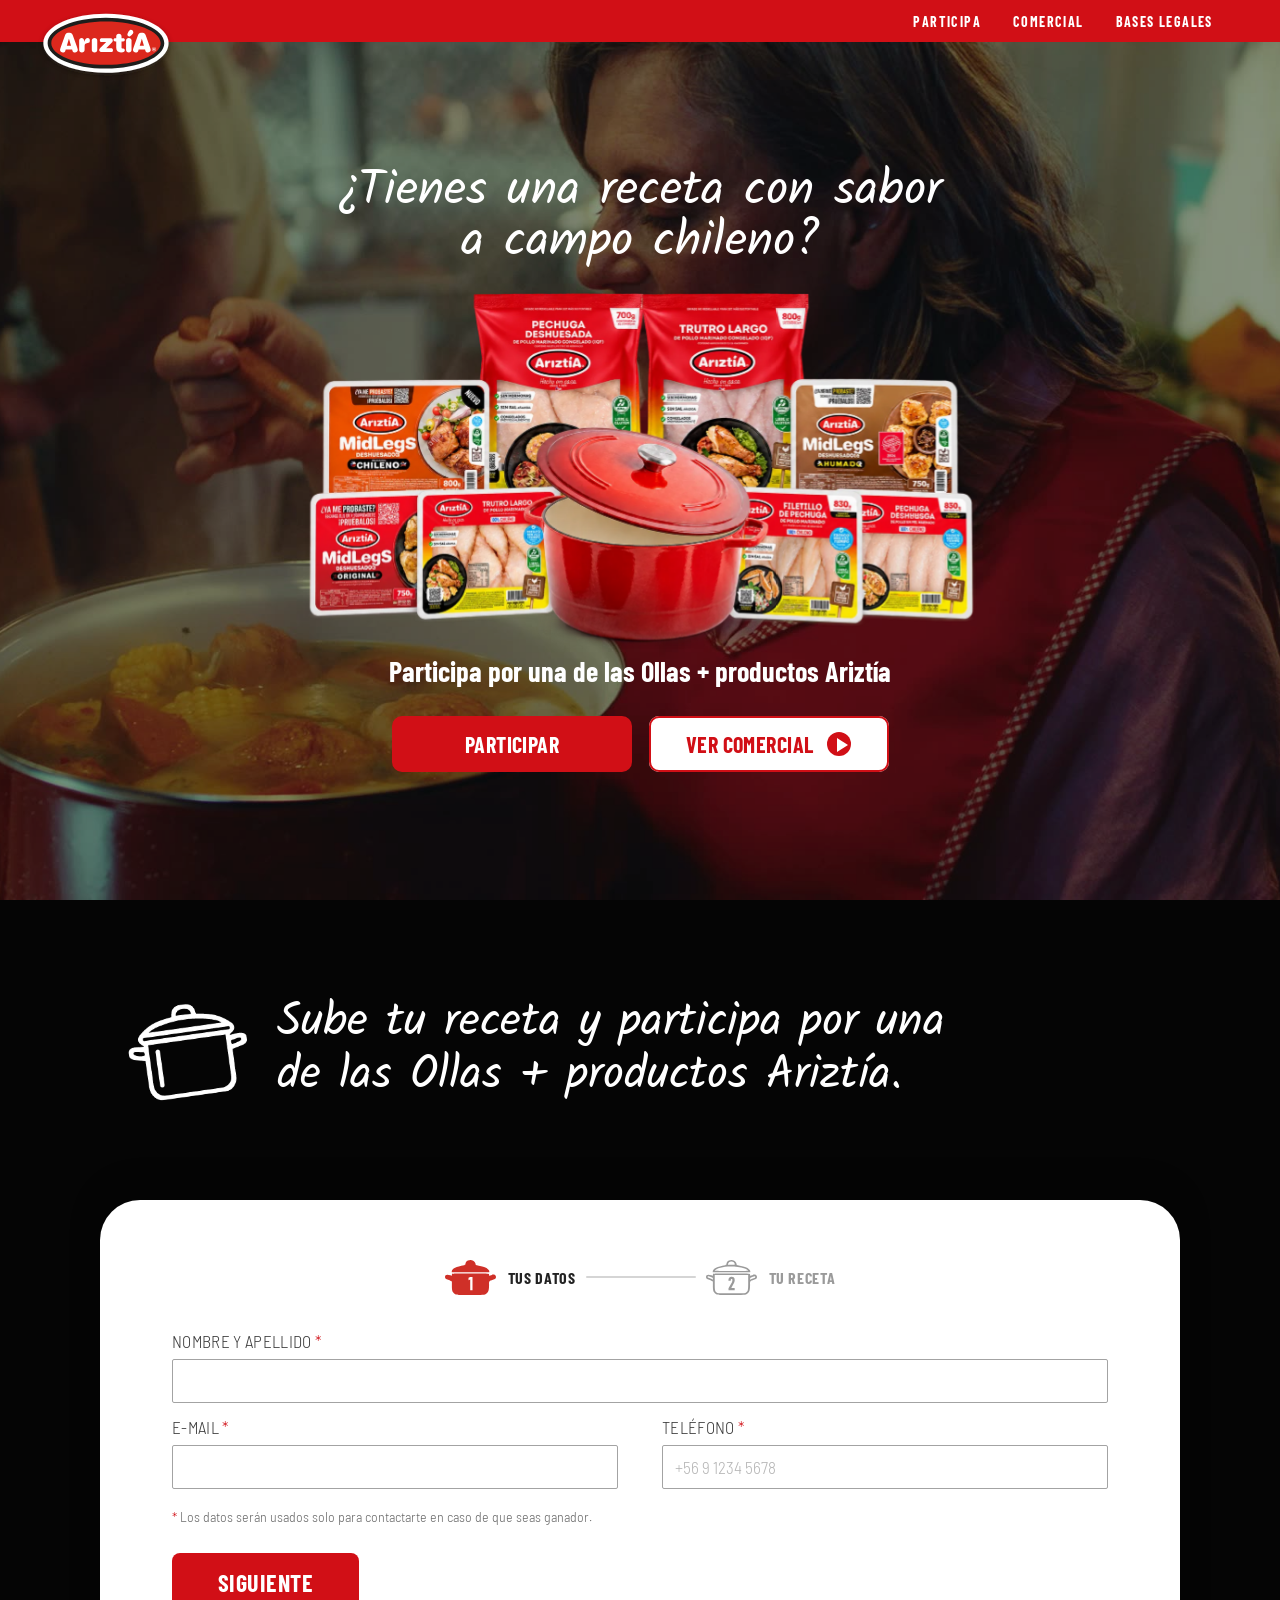
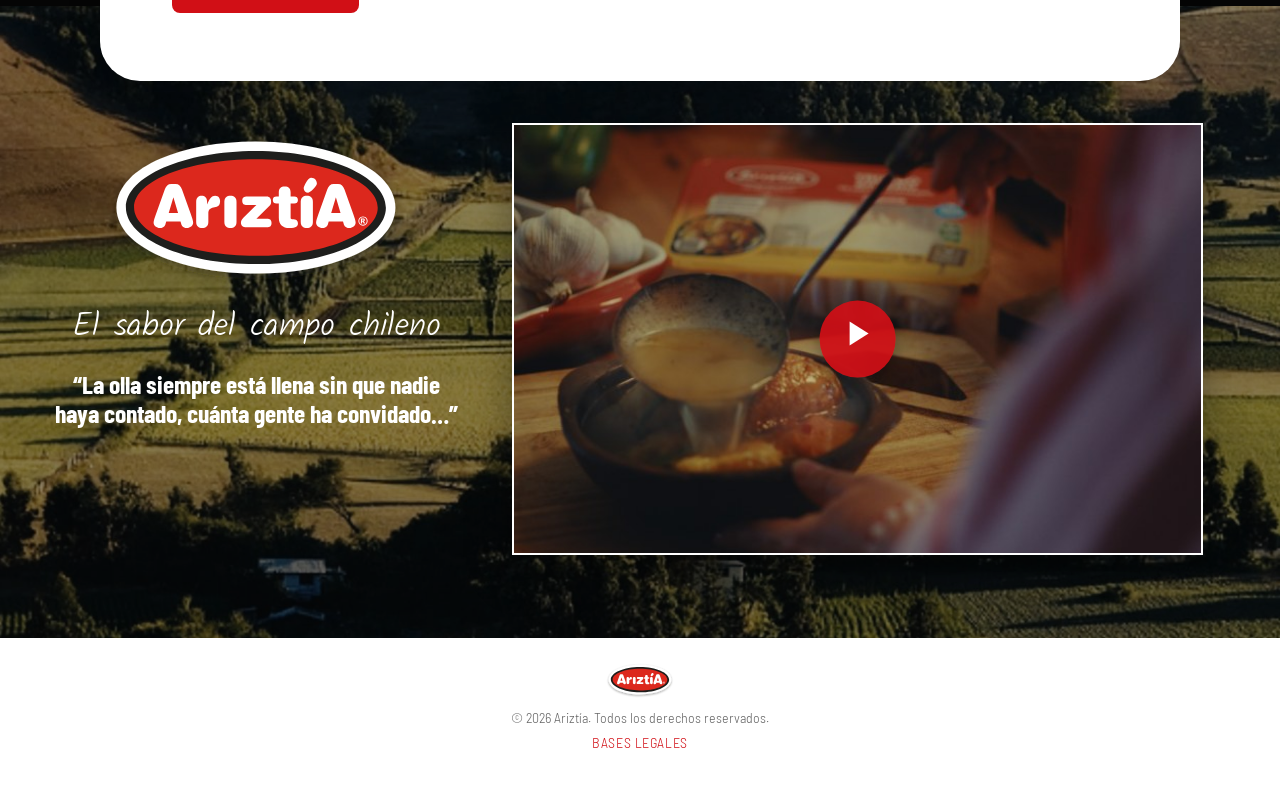
==== index.html @ a4c25431 "Hero: imagen de productos recortada por su alfa real (sin aire transparente arriba y abajo); título " ====
<!DOCTYPE html>
<html lang="es">
<head>
  <meta charset="UTF-8">
  <meta name="viewport" content="width=device-width, initial-scale=1.0">
  <title>Ariztía | Al recetario del campo chileno le falta tu sabor</title>
  <meta name="robots" content="noindex, nofollow">
  <meta name="description" content="¿Tienes una receta con sabor a campo chileno? Sube tu receta y participa por una de las 3 Ollas + productos Ariztía.">
  <link rel="preconnect" href="https://fonts.googleapis.com">
  <link rel="preconnect" href="https://fonts.gstatic.com" crossorigin>
  <link href="https://fonts.googleapis.com/css2?family=Barlow+Condensed:wght@500;600;700&family=Barlow+Semi+Condensed:wght@300;400;500;600&family=Kalam:wght@400;700&display=swap" rel="stylesheet">
  <link rel="stylesheet" href="styles.css">
</head>
<body>

  <!-- HEADER -->
  <header class="header">
    <div class="header__inner">
      <a href="#top" class="header__logo" id="headerLogo" aria-label="Ariztía">
        <img src="img/logo-ariztia.svg" alt="Ariztía">
      </a>
      <nav class="header__nav" id="nav">
        <a href="#participa">Participa</a>
        <a href="#comercial">Comercial</a>
        <a href="#" class="js-legal" data-doc="bases">Bases legales</a>
      </nav>
      <button class="header__menu" id="menuBtn" aria-label="Abrir menú" aria-expanded="false" aria-controls="nav">
        <span></span><span></span><span></span>
      </button>
    </div>
    <div class="header__progress" id="scrollProgress" aria-hidden="true"></div>
  </header>

  <main id="top">

    <!-- HERO -->
    <section class="hero">
      <!-- Video de fondo en loop: desktop y mobile (el script elige la fuente según el ancho) -->
      <video class="hero__video" id="heroVideo" muted loop playsinline autoplay preload="auto"
             data-src-desktop="video/hero-desktop.mp4" data-poster-desktop="video/hero-desktop-poster.jpg"
             data-src-mobile="video/hero-mobile.mp4" data-poster-mobile="video/hero-mobile-poster.jpg"
             aria-hidden="true" tabindex="-1"></video>
      <div class="hero__inner">
        <div class="hero__copy anim" data-anim="up">
          <h1 class="hero__title">
            <span class="hero__title-script">¿Tienes una receta con sabor</span>
            <span class="hero__title-script">a campo chileno?</span>
          </h1>
        </div>

        <div class="hero__cta anim" data-anim="up" style="--d:.2s">
          <p class="hero__script">Participa por una de las Ollas + productos Ariztía</p>
        </div>

        <div class="hero__kit anim" data-anim="zoom" style="--d:.1s">
          <picture>
            <source srcset="img/productos.webp" type="image/webp">
            <img src="img/productos.png" alt="Olla Ariztía y productos Ariztía: MidLegs, Trutro Largo, Pechuga Deshuesada y Filetillo de Pechuga" width="1448" height="773">
          </picture>
        </div>

        <div class="hero__actions anim" data-anim="up" style="--d:.3s">
          <a class="btn btn--video" href="#participa">Participar</a>
          <button class="btn btn--video btn--white js-open-video" type="button" id="heroCta">
            Ver comercial <span class="btn__play" aria-hidden="true"></span>
          </button>
        </div>
      </div>
    </section>

    <!-- INTRO FORMULARIO -->
    <section class="intro" id="participa">
      <div class="intro__inner">
        <div class="intro__olla anim" data-anim="up">
          <img src="img/olla-icono.png" alt="" aria-hidden="true">
          <h2 class="intro__script">Sube tu receta y participa por una de las Ollas + productos Ariztía.</h2>
        </div>
      </div>
    </section>

    <!-- FORMULARIO -->
    <section class="form-section">
      <div class="form-card anim" data-anim="up">
        <form class="form" id="recipeForm" novalidate>

          <!-- Indicador de pasos -->
          <ol class="steps" id="steps" aria-label="Pasos del formulario">
            <li class="steps__item is-active" data-step="1">
              <button type="button" class="steps__btn" aria-current="step">
                <img class="steps__icon steps__icon--active" src="img/ollas/paso1-activo.svg" alt="" aria-hidden="true" width="771" height="528">
                <img class="steps__icon steps__icon--done" src="img/ollas/paso1-listo.svg" alt="" aria-hidden="true" width="772" height="590">
                <span class="steps__label">Tus datos</span>
              </button>
            </li>
            <li class="steps__line" aria-hidden="true"></li>
            <li class="steps__item" data-step="2">
              <button type="button" class="steps__btn">
                <img class="steps__icon steps__icon--pending" src="img/ollas/paso2-pendiente.svg" alt="" aria-hidden="true" width="771" height="528">
                <img class="steps__icon steps__icon--active" src="img/ollas/paso2-activo.svg" alt="" aria-hidden="true" width="771" height="528">
                <span class="steps__label">Tu receta</span>
              </button>
            </li>
          </ol>

          <!-- PASO 1: datos de contacto -->
          <fieldset class="step is-active" data-step="1">
            <legend class="sr-only">Paso 1 de 2 · Tus datos</legend>
            <div class="form__grid">
              <div class="field field--full">
                <label for="nombre">Nombre y apellido <span class="req">*</span></label>
                <input type="text" id="nombre" name="nombre" required autocomplete="name">
              </div>
              <div class="field">
                <label for="email">E-mail <span class="req">*</span></label>
                <input type="email" id="email" name="email" required autocomplete="email" inputmode="email">
              </div>
              <div class="field">
                <label for="telefono">Teléfono <span class="req">*</span></label>
                <input type="tel" id="telefono" name="telefono" required autocomplete="tel" inputmode="tel" placeholder="+56 9 1234 5678">
              </div>
            </div>
            <p class="form__note"><span class="req">*</span> Los datos serán usados solo para contactarte en caso de que seas ganador.</p>

            <p class="form__error" id="formError1" hidden>Completa los campos obligatorios para continuar.</p>

            <div class="form__actions">
              <button type="button" class="btn btn--submit js-next">Siguiente</button>
            </div>
          </fieldset>

          <!-- PASO 2: la receta -->
          <fieldset class="step" data-step="2" hidden>
            <legend class="sr-only">Paso 2 de 2 · Tu receta</legend>
            <div class="form__grid">
              <div class="field">
                <label for="nombreReceta">Nombre de la receta <span class="req">*</span></label>
                <input type="text" id="nombreReceta" name="nombreReceta" required>
              </div>
              <div class="field field--imagen">
                <label for="imagen">Subir imagen <span class="opt">(opcional)</span></label>
                <div class="upload">
                  <input type="file" id="imagen" name="imagen" accept="image/*">
                  <span class="upload__name" id="uploadName"></span>
                  <img src="img/icon-upload.png" alt="" aria-hidden="true" class="upload__icon">
                </div>
              </div>
              <div class="field">
                <label for="ingredientes">Ingredientes <span class="req">*</span></label>
                <textarea id="ingredientes" name="ingredientes" rows="3" required placeholder="Un ingrediente por línea"></textarea>
              </div>
              <div class="field">
                <label for="preparacion">Preparación <span class="req">*</span></label>
                <textarea id="preparacion" name="preparacion" rows="3" required placeholder="Describe paso a paso cómo se prepara"></textarea>
              </div>
              <div class="field field--third">
                <label for="personas">Porciones <span class="req">*</span></label>
                <div class="select">
                  <select id="personas" name="personas" required>
                    <option value="" selected disabled>Selecciona</option>
                    <option value="1">1 porción</option>
                    <option value="2">2 porciones</option>
                    <option value="3">3 porciones</option>
                    <option value="4">4 porciones</option>
                    <option value="5">5 porciones</option>
                    <option value="6">6 porciones</option>
                    <option value="7">7 porciones</option>
                    <option value="8">8 porciones</option>
                    <option value="9">9 porciones</option>
                    <option value="10">10 porciones</option>
                    <option value="11">11 porciones</option>
                    <option value="12">12 porciones</option>
                    <option value="13">13 porciones</option>
                    <option value="14">14 porciones</option>
                    <option value="15">15 porciones</option>
                    <option value="16">16 porciones</option>
                    <option value="17">17 porciones</option>
                    <option value="18">18 porciones</option>
                    <option value="19">19 porciones</option>
                    <option value="20">20 porciones</option>
                  </select>
                </div>
              </div>
              <div class="field field--third field--time" role="group" aria-labelledby="tiempoPrepLabel">
                <span class="field__label" id="tiempoPrepLabel">Tiempo total de preparación <span class="req">*</span></span>
                <div class="time">
                  <div class="select">
                    <select id="tiempoPrepHoras" name="tiempoPrepHoras" class="js-time" data-group="tiempoPrep" aria-label="Tiempo total de preparación: horas" required>
                    <option value="" selected disabled>Horas</option>
                    <option value="0">0 h</option>
                    <option value="1">1 h</option>
                    <option value="2">2 h</option>
                    <option value="3">3 h</option>
                    <option value="4">4 h</option>
                    <option value="5">5 h</option>
                    <option value="6">6 h</option>
                    <option value="7">7 h</option>
                    <option value="8">8 h</option>
                    <option value="9">9 h</option>
                    <option value="10">10 h</option>
                    <option value="11">11 h</option>
                    <option value="12">12 h</option>
                    </select>
                  </div>
                  <div class="select">
                    <select id="tiempoPrepMinutos" name="tiempoPrepMinutos" class="js-time" data-group="tiempoPrep" aria-label="Tiempo total de preparación: minutos" required>
                    <option value="" selected disabled>Minutos</option>
                    <option value="0">0 min</option>
                    <option value="5">5 min</option>
                    <option value="10">10 min</option>
                    <option value="15">15 min</option>
                    <option value="20">20 min</option>
                    <option value="25">25 min</option>
                    <option value="30">30 min</option>
                    <option value="35">35 min</option>
                    <option value="40">40 min</option>
                    <option value="45">45 min</option>
                    <option value="50">50 min</option>
                    <option value="55">55 min</option>
                    </select>
                  </div>
                </div>
              </div>
              <div class="field field--third field--time" role="group" aria-labelledby="tiempoCoccionLabel">
                <span class="field__label" id="tiempoCoccionLabel">Tiempo de cocción <span class="req">*</span></span>
                <div class="time">
                  <div class="select">
                    <select id="tiempoCoccionHoras" name="tiempoCoccionHoras" class="js-time" data-group="tiempoCoccion" aria-label="Tiempo de cocción: horas" required>
                    <option value="" selected disabled>Horas</option>
                    <option value="0">0 h</option>
                    <option value="1">1 h</option>
                    <option value="2">2 h</option>
                    <option value="3">3 h</option>
                    <option value="4">4 h</option>
                    <option value="5">5 h</option>
                    <option value="6">6 h</option>
                    <option value="7">7 h</option>
                    <option value="8">8 h</option>
                    <option value="9">9 h</option>
                    <option value="10">10 h</option>
                    <option value="11">11 h</option>
                    <option value="12">12 h</option>
                    </select>
                  </div>
                  <div class="select">
                    <select id="tiempoCoccionMinutos" name="tiempoCoccionMinutos" class="js-time" data-group="tiempoCoccion" aria-label="Tiempo de cocción: minutos" required>
                    <option value="" selected disabled>Minutos</option>
                    <option value="0">0 min</option>
                    <option value="5">5 min</option>
                    <option value="10">10 min</option>
                    <option value="15">15 min</option>
                    <option value="20">20 min</option>
                    <option value="25">25 min</option>
                    <option value="30">30 min</option>
                    <option value="35">35 min</option>
                    <option value="40">40 min</option>
                    <option value="45">45 min</option>
                    <option value="50">50 min</option>
                    <option value="55">55 min</option>
                    </select>
                  </div>
                </div>
              </div>
              <div class="field field--full">
                <label for="historia">Historia detrás de la receta <span class="req">*</span></label>
                <textarea id="historia" name="historia" rows="2" required></textarea>
              </div>
            </div>

            <div class="form__legal">
              <fieldset class="check">
                <legend>Bases legales y T&amp;C <span class="req">*</span></legend>
                <label class="check__label">
                  <input type="checkbox" name="bases" required>
                  <span class="check__box" aria-hidden="true"></span>
                  <span>Acepto las <a href="#" class="js-legal" data-doc="bases">Bases Legales</a> de la promoción y los <a href="#" class="js-legal" data-doc="terminos">Términos y Condiciones</a> del sitio web.</span>
                </label>
              </fieldset>
            </div>

            <p class="form__error" id="formError2" hidden>Completa todos los campos obligatorios para enviar tu receta.</p>

            <div class="form__actions">
              <button type="button" class="btn btn--ghost js-prev">Atrás</button>
              <button type="submit" class="btn btn--submit">Enviar</button>
            </div>
          </fieldset>
        </form>

        <div class="form__success" id="formSuccess" hidden>
          <img src="img/olla-icono.png" alt="" aria-hidden="true">
          <h3>¡Gracias por compartir tu sabor!</h3>
          <p>Tu receta fue enviada. Ya estás participando por una de las 3 Ollas + productos Ariztía.</p>
        </div>
      </div>
    </section>

    <!-- CAMPO / COMERCIAL -->
    <section class="campo" id="comercial">
      <div class="campo__inner">
        <div class="campo__text">
          <img class="campo__logo" id="campoLogo" src="img/logo-ariztia.svg" alt="Ariztía">
          <p class="campo__script anim" data-anim="up" style="--d:.15s">El sabor del campo chileno</p>

          <blockquote class="campo__quote anim" data-anim="fade" style="--d:.25s">
            “La olla siempre está llena sin que nadie<span class="br-desktop"> </span>haya contado, cuánta gente ha convidado…”
          </blockquote>
        </div>

        <button class="campo__video js-open-video anim" data-anim="up" type="button" aria-label="Ver comercial">
          <video class="campo__loop" id="campoLoop" muted loop playsinline preload="none"
                 poster="img/video-thumb.jpg" data-src="video/loop-comercial.mp4" aria-hidden="true" tabindex="-1"></video>
          <span class="campo__play" aria-hidden="true"></span>
        </button>

      </div>
    </section>

  </main>

  <footer class="footer anim" data-anim="fade">
    <img src="img/logo-ariztia.svg" alt="Ariztía">
    <p>© 2026 Ariztía. Todos los derechos reservados.</p>
    <nav>
      <a href="#" class="js-legal" data-doc="bases">Bases legales</a>
    </nav>
  </footer>

  <!-- MODAL VIDEO -->
  <div class="modal" id="videoModal" hidden role="dialog" aria-modal="true" aria-label="Comercial Ariztía">
    <div class="modal__backdrop js-close-modal"></div>
    <div class="modal__box modal__box--video">
      <button class="modal__close modal__close--outside js-close-modal" aria-label="Cerrar">&times;</button>
      <div class="modal__video">
        <iframe id="videoFrame" title="Comercial Ariztía" src="about:blank"
                data-src="https://www.youtube-nocookie.com/embed/ZAkoXcKYwYE?autoplay=1&rel=0&modestbranding=1&playsinline=1"
                allow="autoplay; encrypted-media; picture-in-picture; fullscreen" allowfullscreen loading="lazy"></iframe>
      </div>
    </div>
  </div>

  <!-- MODAL LEGAL -->
  <div class="modal" id="legalModal" hidden role="dialog" aria-modal="true">
    <div class="modal__backdrop js-close-modal"></div>
    <div class="modal__box modal__box--doc">
      <button class="modal__close js-close-modal" aria-label="Cerrar">&times;</button>
      <div class="modal__doc" id="legalContent"></div>
    </div>
  </div>

  <script src="script.js"></script>
</body>
</html>
---- styles.css ----
/* =========================================================
   Ariztía — Landing "Al recetario del campo chileno"
   Mobile-first (base: iPhone 14 Pro Max, 430px)
   ========================================================= */

/* ---------- Tipografías corporativas ----------
   Bahnschrift y Segoe Print se toman primero de la máquina (local):
   vienen en Windows 10/11 y en este Mac via Adobe Creative Cloud.
   Como respaldo para hosting, copiar en fonts/ (desde Windows C:\Windows\Fonts):
     fonts/bahnschrift.ttf   (variable: peso 300-700, ancho 75-100)
     fonts/segoepr.ttf       (Segoe Print)
     fonts/segoeprb.ttf      (Segoe Print Bold)
   Si nada de eso existe, cae a Barlow Condensed / Kalam (Google Fonts). */
@font-face {
  font-family: "Bahnschrift";
  src: local("Bahnschrift Light Condensed"), local("Bahnschrift-Light-Condensed"), url("fonts/bahnschrift.ttf") format("truetype");
  font-weight: 300;
  font-stretch: 75%;
  font-display: swap;
}
@font-face {
  font-family: "Bahnschrift";
  src: local("Bahnschrift Light SemiCondensed"), local("Bahnschrift-Light-SemiCondensed"), url("fonts/bahnschrift.ttf") format("truetype");
  font-weight: 300;
  font-stretch: 87.5%;
  font-display: swap;
}
@font-face {
  font-family: "Bahnschrift";
  src: local("Bahnschrift Light"), local("Bahnschrift-Light"), url("fonts/bahnschrift.ttf") format("truetype");
  font-weight: 300;
  font-stretch: 100%;
  font-display: swap;
}
@font-face {
  font-family: "Bahnschrift";
  src: local("Bahnschrift SemiLight Condensed"), local("Bahnschrift-SemiLight-Condensed"), url("fonts/bahnschrift.ttf") format("truetype");
  font-weight: 350;
  font-stretch: 75%;
  font-display: swap;
}
@font-face {
  font-family: "Bahnschrift";
  src: local("Bahnschrift SemiLight SemiCondensed"), local("Bahnschrift-SemiLight-SemiCondensed"), url("fonts/bahnschrift.ttf") format("truetype");
  font-weight: 350;
  font-stretch: 87.5%;
  font-display: swap;
}
@font-face {
  font-family: "Bahnschrift";
  src: local("Bahnschrift SemiLight"), local("Bahnschrift-SemiLight"), url("fonts/bahnschrift.ttf") format("truetype");
  font-weight: 350;
  font-stretch: 100%;
  font-display: swap;
}
@font-face {
  font-family: "Bahnschrift";
  src: local("Bahnschrift Condensed"), local("Bahnschrift-Condensed"), url("fonts/bahnschrift.ttf") format("truetype");
  font-weight: 400;
  font-stretch: 75%;
  font-display: swap;
}
@font-face {
  font-family: "Bahnschrift";
  src: local("Bahnschrift SemiCondensed"), local("Bahnschrift-SemiCondensed"), url("fonts/bahnschrift.ttf") format("truetype");
  font-weight: 400;
  font-stretch: 87.5%;
  font-display: swap;
}
@font-face {
  font-family: "Bahnschrift";
  src: local("Bahnschrift"), local("Bahnschrift"), url("fonts/bahnschrift.ttf") format("truetype");
  font-weight: 400;
  font-stretch: 100%;
  font-display: swap;
}
@font-face {
  font-family: "Bahnschrift";
  src: local("Bahnschrift SemiBold Condensed"), local("Bahnschrift-SemiBold-Condensed"), url("fonts/bahnschrift.ttf") format("truetype");
  font-weight: 600;
  font-stretch: 75%;
  font-display: swap;
}
@font-face {
  font-family: "Bahnschrift";
  src: local("Bahnschrift SemiBold SemiCondensed"), local("Bahnschrift-SemiBold-SemiCondensed"), url("fonts/bahnschrift.ttf") format("truetype");
  font-weight: 600;
  font-stretch: 87.5%;
  font-display: swap;
}
@font-face {
  font-family: "Bahnschrift";
  src: local("Bahnschrift SemiBold"), local("Bahnschrift-SemiBold"), url("fonts/bahnschrift.ttf") format("truetype");
  font-weight: 600;
  font-stretch: 100%;
  font-display: swap;
}
@font-face {
  font-family: "Bahnschrift";
  src: local("Bahnschrift Bold Condensed"), local("Bahnschrift-Bold-Condensed"), url("fonts/bahnschrift.ttf") format("truetype");
  font-weight: 700;
  font-stretch: 75%;
  font-display: swap;
}
@font-face {
  font-family: "Bahnschrift";
  src: local("Bahnschrift Bold SemiCondensed"), local("Bahnschrift-Bold-SemiCondensed"), url("fonts/bahnschrift.ttf") format("truetype");
  font-weight: 700;
  font-stretch: 87.5%;
  font-display: swap;
}
@font-face {
  font-family: "Bahnschrift";
  src: local("Bahnschrift Bold"), local("Bahnschrift-Bold"), url("fonts/bahnschrift.ttf") format("truetype");
  font-weight: 700;
  font-stretch: 100%;
  font-display: swap;
}
@font-face {
  font-family: "Segoe Print";
  src: local("Segoe Print"), local("SegoePrint"), url("fonts/segoepr.ttf") format("truetype");
  font-weight: 400;
  font-display: swap;
}
@font-face {
  font-family: "Segoe Print";
  src: local("Segoe Print Bold"), local("SegoePrint-Bold"), url("fonts/segoeprb.ttf") format("truetype");
  font-weight: 700;
  font-display: swap;
}

:root {
  --red: #d10f16;
  --red-dark: #b30c12;
  --black: #050505;
  --white: #ffffff;
  --gray-line: #a3a3a3;
  --gray-text: #3a3a3a;
  --font-head: "Bahnschrift", "Barlow Condensed", "Arial Narrow", sans-serif;   /* titulares: Bahnschrift Condensed */
  --font-cond: "Bahnschrift", "Barlow Semi Condensed", "Arial Narrow", sans-serif; /* textos y labels: Bahnschrift SemiCondensed */
  --font-script: "Segoe Print", "Kalam", "Bradley Hand", cursive;
  --radius-card: 34px;
  --gutter: 16px;
  --header-h: 80px;
}

*, *::before, *::after { box-sizing: border-box; }

html { scroll-behavior: smooth; -webkit-text-size-adjust: 100%; }

body {
  margin: 0;
  font-family: var(--font-cond);
  font-stretch: 87.5%;
  font-weight: 300;
  color: var(--gray-text);
  background: var(--white);
  overflow-x: hidden;
}

img { max-width: 100%; display: block; }
button { font: inherit; cursor: pointer; }
a { color: inherit; }

.req { color: var(--red); }

/* ---------- Header ---------- */
.header {
  position: sticky;
  top: 0;
  z-index: 50;
  background: var(--red);
  height: var(--header-h);
}
.header__inner {
  max-width: 1200px;
  margin: 0 auto;
  height: 100%;
  padding: 0 26px;
  display: flex;
  align-items: center;
  justify-content: space-between;
}
.header__logo img { width: 80px; height: auto; }

.header__nav {
  position: fixed;
  inset: var(--header-h) 0 0 0;
  background: var(--red);
  display: flex;
  flex-direction: column;
  align-items: center;
  justify-content: center;
  gap: 32px;
  transform: translateY(-110%);
  opacity: 0;
  transition: transform .35s ease, opacity .3s ease;
  z-index: 40;
}
.header__nav.is-open { transform: translateY(0); opacity: 1; }
.header__nav a {
  color: #fff;
  text-decoration: none;
  font-family: var(--font-head);
  font-stretch: 75%;
  font-weight: 700;
  font-size: 28px;
  letter-spacing: .06em;
  text-transform: uppercase;
}

.header__menu {
  width: 30px;
  height: 22px;
  padding: 0;
  border: 0;
  background: none;
  display: flex;
  flex-direction: column;
  justify-content: space-between;
}
.header__menu span {
  display: block;
  height: 3px;
  width: 100%;
  background: #fff;
  border-radius: 2px;
  transition: transform .3s, opacity .3s;
}
.header__menu.is-open span:nth-child(1) { transform: translateY(9.5px) rotate(45deg); }
.header__menu.is-open span:nth-child(2) { opacity: 0; }
.header__menu.is-open span:nth-child(3) { transform: translateY(-9.5px) rotate(-45deg); }

/* ---------- Hero ---------- */
.hero {
  position: sticky;      /* queda fijo bajo el header; la sección 2 se desliza encima (parallax) */
  top: var(--header-h);
  z-index: 0;
  overflow: hidden;
  color: #fff;
  background: #1a0d05 url("video/hero-mobile-poster.jpg") center / cover no-repeat;
  min-height: 760px;
}
.hero__video {
  display: block;
  position: absolute;
  inset: 0;
  width: 100%;
  height: 100%;
  object-fit: cover;
  object-position: center;
  pointer-events: none;
}
.hero::before {
  content: "";
  position: absolute;
  inset: 0;
  z-index: 1;                   /* sobre el video de fondo */
  background: rgba(0,0,0,.4);   /* pantalla negra al 40% (desktop y móvil) */
}
@media (max-width: 899px) {
  .hero { display: flex; flex-direction: column; min-height: max(700px, calc(100vh - var(--header-h))); min-height: max(700px, calc(100svh - var(--header-h))); }
  .hero__inner { flex: 1; justify-content: center; padding-top: 24px; padding-bottom: 36px; }
}
.hero__inner {
  position: relative;
  z-index: 2;                   /* contenido sobre la capa negra */
  max-width: 1200px;
  margin: 0 auto;
  padding: 36px var(--gutter) 52px;
  display: flex;
  flex-direction: column;
  align-items: center;
  text-align: center;
}
.hero__title { margin: 0 0 30px; line-height: 1.1; }
.hero__title-line {
  display: block;
  font-family: var(--font-head);
  font-stretch: 75%;
  font-weight: 700;
  font-size: clamp(26px, 7.2vw, 31px);   /* móvil: +20% */
  letter-spacing: -.01em;
}
.hero__title { text-wrap: balance; }
.hero__title-script {
  display: inline;            /* móvil: las dos líneas fluyen y se reparten solas */
  font-family: var(--font-script);
  font-weight: 400;
  font-size: clamp(27px, 7.6vw, 36px);
  line-height: 1.1;
}
.hero__question {
  margin: 0;
  font-family: var(--font-head);
  font-stretch: 75%;
  font-weight: 700;
  text-transform: uppercase;
  font-size: clamp(14px, 3.8vw, 17px);
  letter-spacing: .01em;
}
.hero__script {
  margin: 6px auto 0;
  max-width: 380px;
  font-family: var(--font-head);      /* condensada en negrita (la "otra" fuente) */
  font-stretch: 75%;
  font-weight: 700;
  font-size: clamp(30px, 8.4vw, 38px);   /* móvil: +50% */
  line-height: 1.15;
  text-wrap: balance;
}
/* móvil: título → productos → frase → botones */
.hero__copy { order: 1; }
.hero__kit  { order: 2; margin: 0 0 22px; padding: 0; }
.hero__cta  { order: 3; }
.hero__actions { order: 4; margin-top: 26px; }
.hero__kit img { width: 100%; height: auto; max-width: 380px; margin: 0 auto; }   /* móvil: productos más grandes */

.sr-only { position: absolute; width: 1px; height: 1px; padding: 0; margin: -1px; overflow: hidden; clip: rect(0 0 0 0); white-space: nowrap; border: 0; }

/* ---------- Buttons ---------- */
.btn {
  display: inline-flex;
  align-items: center;
  justify-content: center;
  gap: 14px;
  background: var(--red);
  color: #fff;
  border: 0;
  border-radius: 12px;
  font-family: var(--font-head);
  font-stretch: 75%;
  font-weight: 700;
  text-transform: uppercase;
  letter-spacing: .02em;
  transition: background .2s, transform .15s;
}
.btn:hover { background: var(--red-dark); }
.btn:active { transform: scale(.97); }
.btn--video { height: 60px; padding: 0 30px; font-size: 24px; min-width: 196px; }
.hero__actions {
  width: 100%;
  display: flex;
  flex-direction: column;     /* móvil: un botón bajo el otro */
  justify-content: center;
  align-items: center;
  gap: 14px;
}
.hero__actions .btn { width: min(100%, 280px); }
.hero__actions .btn { text-decoration: none; }
.btn--white { background: #fff; color: var(--red); box-shadow: inset 0 0 0 2px var(--red); }
.btn--white:hover { background: #fff2f2; }
.btn--white .btn__play { background: var(--red); }
.btn--white .btn__play::after { border-left-color: #fff; }
.btn__play {
  width: 22px; height: 22px;
  border-radius: 50%;
  background: #fff;
  position: relative;
}
.btn__play::after {
  content: "";
  position: absolute;
  left: 8.5px; top: 5.5px;
  border-left: 8px solid var(--red);
  border-top: 5.5px solid transparent;
  border-bottom: 5.5px solid transparent;
}
.btn--submit { height: 54px; padding: 0 32px; font-size: 22px; border-radius: 8px; }

/* ---------- Intro (fondo negro) ---------- */
.intro {
  position: relative;
  z-index: 1;
  scroll-margin-top: var(--header-h);   /* al llegar por #participa, el header no tapa el inicio del bloque negro */
  background: var(--black);
  color: #fff;
  text-align: center;
  padding: 60px var(--gutter) 0;
}
.intro__inner { max-width: 1200px; margin: 0 auto; padding-bottom: 30px; }   /* móvil: texto más junto al formulario */
.intro__title {
  margin: 0 auto 30px;
  max-width: 320px;
  font-family: var(--font-script);    /* misma tipografía manuscrita que la segunda frase */
  font-weight: 400;
  font-size: clamp(32px, 9.6vw, 44px);
  line-height: 1.05;
}
.intro__olla {
  display: flex;
  align-items: center;
  justify-content: center;
  gap: 22px;
}
.intro__olla img { width: 94px; height: auto; }
.intro__script {
  margin: 0;
  max-width: 250px;                   /* un solo párrafo, en 3-4 líneas en móvil */
  text-align: left;
  font-family: var(--font-script);
  font-weight: 400;
  font-size: clamp(22px, 6.2vw, 28px);
  line-height: 1.15;
  text-wrap: balance;
}

/* ---------- Formulario ---------- */
.form-section {
  background: var(--black);
  padding: 0 0 26px;
  position: relative;
  z-index: 2;
}
.form-card {
  background: #fff;
  border-radius: var(--radius-card);
  box-shadow: 0 -12px 30px rgba(0,0,0,.25);
  padding: 34px 32px 44px;
  margin: 0 auto -60px;   /* baja sobre la sección de campo */
  max-width: 1040px;
}
.form__grid { display: grid; grid-template-columns: 1fr; gap: 0; }
.field--imagen { order: 1; }   /* en móvil la imagen va al final del paso 2 */

.field { margin-bottom: 8px; }
.field label, .check legend {
  display: block;
  font-weight: 300;
  text-transform: uppercase;
  font-size: 16px;
  letter-spacing: .02em;
  color: var(--gray-text);
  margin-bottom: 8px;
}
.field input[type="text"],
.field textarea,
.upload {
  width: 100%;
  min-height: 34px;
  border: 1.5px solid var(--gray-line);
  border-radius: 2px;
  background: #fff;
  padding: 6px 10px;
  font-family: var(--font-cond);
  font-weight: 300;
  font-size: 16px;
  color: #222;
  outline: none;
  transition: border-color .2s, box-shadow .2s;
}
.field textarea { resize: vertical; min-height: 34px; line-height: 1.3; }
.field input:focus, .field textarea:focus, .upload:focus-within {
  border-color: var(--red);
  box-shadow: 0 0 0 3px rgba(209,15,22,.12);
}
.field.is-invalid input, .field.is-invalid textarea, .field.is-invalid .upload { border-color: var(--red); }
.check.is-invalid .check__box { border-color: var(--red); }

.upload {
  position: relative;
  display: flex;
  align-items: center;
  justify-content: space-between;
  gap: 10px;
  cursor: pointer;
}
.upload input[type="file"] {
  position: absolute; inset: 0;
  opacity: 0; cursor: pointer; width: 100%;
}
.upload__name { flex: 1; overflow: hidden; text-overflow: ellipsis; white-space: nowrap; font-size: 15px; }
.upload__icon { width: 16px; height: 16px; flex: none; filter: invert(1) brightness(.35); }

.form__legal { margin-top: 22px; }
.check { border: 0; padding: 0; margin: 0 0 24px; }
.check legend { margin-bottom: 12px; padding: 0; }
.check__label {
  display: flex;
  align-items: flex-start;
  gap: 8px;
  cursor: pointer;
  font-size: 12.5px;
  line-height: 1.4;
  text-transform: uppercase;
  letter-spacing: .02em;
}
.check__label input { position: absolute; opacity: 0; width: 0; height: 0; }
.check__box {
  flex: none;
  width: 12px; height: 12px;
  margin-top: 2px;
  border: 1.5px solid var(--gray-line);
  border-radius: 2px;
  position: relative;
  background: #fff;
}
.check__label input:checked + .check__box { background: var(--red); border-color: var(--red); }
.check__label input:checked + .check__box::after {
  content: "";
  position: absolute;
  left: 3px; top: 0;
  width: 3px; height: 6px;
  border: solid #fff;
  border-width: 0 2px 2px 0;
  transform: rotate(45deg);
}
.check__label input:focus-visible + .check__box { outline: 2px solid var(--red); outline-offset: 2px; }
.check__label a { color: var(--red); text-decoration: none; }
.check__label a:hover { text-decoration: underline; }

.form__error {
  color: var(--red);
  font-size: 14px;
  text-transform: uppercase;
  margin: 0 0 16px;
}

.form__success { text-align: center; padding: 20px 0; }
.form__success img { width: 90px; margin: 0 auto 16px; filter: invert(1) brightness(.2); }
.form__success h3 { font-family: var(--font-head); font-stretch: 75%; font-weight: 700; font-size: 28px; margin: 0 0 8px; color: #111; }
.form__success p { margin: 0; font-size: 17px; }


/* ---------- Formulario en 2 pasos ---------- */
.steps {
  list-style: none;
  margin: 0 0 30px;
  padding: 0;
  display: flex;
  align-items: center;
  justify-content: center;
  gap: 10px;
}
.steps__item { display: flex; }
.steps__btn {
  display: flex;
  align-items: center;
  gap: 10px;
  padding: 0;
  border: 0;
  background: none;
  color: #9a9a9a;
  font-family: var(--font-head);
  font-stretch: 75%;
  font-weight: 700;
  text-transform: uppercase;
  letter-spacing: .04em;
  font-size: 15px;
  cursor: pointer;
  transition: color .25s;
}
/* ollas como indicador de paso: 1 cerrada roja / 2 gris (paso 1) → 1 abierta gris / 2 cerrada roja (paso 2) */
.steps__icon { display: none; width: 35px; height: auto; flex: none; }
.steps__label { white-space: nowrap; }
.steps__item.is-active .steps__icon--active { display: block; }
.steps__item.is-done .steps__icon--done { display: block; }
.steps__item:not(.is-active):not(.is-done) .steps__icon--pending { display: block; }
.steps__line {
  flex: 0 1 70px;
  min-width: 28px;
  height: 2px;
  background: #d5d5d5;
  position: relative;
  overflow: hidden;
  border-radius: 2px;
}
.steps__line::after {
  content: "";
  position: absolute;
  inset: 0;
  background: var(--red);
  transform: scaleX(0);
  transform-origin: left;
  transition: transform .4s ease;
}
.steps.is-step-2 .steps__line::after { transform: scaleX(1); }

.steps__item.is-active .steps__btn { color: #222; }
.steps__item.is-done .steps__btn { color: #777; }
.steps__btn:focus-visible .steps__icon { outline: 2px solid var(--red); outline-offset: 3px; border-radius: 6px; }
.steps__btn[disabled] { cursor: not-allowed; }

.step { border: 0; padding: 0; margin: 0; min-width: 0; }
.step[hidden] { display: none; }
.step.is-active { animation: stepIn .45s ease; }
@keyframes stepIn { from { opacity: 0; transform: translateY(16px); } to { opacity: 1; transform: none; } }
.step__title {
  padding: 0;
  margin: 0 0 18px;
  font-family: var(--font-head);
  font-stretch: 75%;
  font-weight: 700;
  font-size: 22px;
  color: #222;
  text-transform: uppercase;
}
.opt { color: #8a8a8a; text-transform: none; letter-spacing: 0; font-size: .9em; }
.form__note {
  margin: 4px 0 0;
  font-size: 13px;
  line-height: 1.4;
  color: #6a6a6a;
}
.form__actions {
  display: flex;
  align-items: center;
  gap: 14px;
  margin-top: 26px;
}
.btn--ghost {
  height: 54px;
  padding: 0 24px;
  font-size: 20px;
  border-radius: 8px;
  background: #fff;
  color: var(--red);
  box-shadow: inset 0 0 0 2px var(--red);
}
.btn--ghost:hover { background: #fff2f2; }
.field.is-invalid input, .field.is-invalid textarea { background: #fff6f6; }
.field input[type="email"], .field input[type="tel"], .field input[type="number"] {
  width: 100%;
  min-height: 34px;
  border: 1.5px solid var(--gray-line);
  border-radius: 2px;
  background: #fff;
  padding: 6px 10px;
  font-family: var(--font-cond);
  font-weight: 300;
  font-size: 16px;
  color: #222;
  outline: none;
  transition: border-color .2s, box-shadow .2s;
}
.field input::placeholder, .field textarea::placeholder { color: #b5b5b5; }

/* Selectores (personas / tiempos) con flecha en rojo de marca */
.field__label {
  display: block;
  font-weight: 300;
  text-transform: uppercase;
  font-size: 16px;
  letter-spacing: .02em;
  color: var(--gray-text);
  margin-bottom: 8px;
}
.select { position: relative; }
.select select {
  width: 100%;
  min-height: 34px;
  border: 1.5px solid var(--gray-line);
  border-radius: 2px;
  background: #fff;
  padding: 6px 36px 6px 10px;
  font-family: var(--font-cond);
  font-weight: 300;
  font-size: 16px;
  color: #222;
  outline: none;
  cursor: pointer;
  -webkit-appearance: none;
  -moz-appearance: none;
  appearance: none;
  transition: border-color .2s, box-shadow .2s;
}
.select select:invalid { color: #b5b5b5; }        /* placeholder gris mientras no se elige */
.select select option { color: #222; }
.select::after {
  content: "";
  position: absolute;
  right: 12px;
  top: 50%;
  width: 9px;
  height: 9px;
  border-right: 2.5px solid var(--red);
  border-bottom: 2.5px solid var(--red);
  transform: translateY(-70%) rotate(45deg);
  pointer-events: none;
}
.select select:focus { border-color: var(--red); box-shadow: 0 0 0 3px rgba(209,15,22,.12); }
.field.is-invalid select { border-color: var(--red); background: #fff6f6; }
.time { display: grid; grid-template-columns: 1fr 1fr; gap: 10px; }

/* ---------- Campo / comercial ---------- */
.campo {
  position: relative;
  z-index: 1;
  color: #fff;
  text-align: center;
  background: #2b3a1c url("img/campo.jpg") center / cover no-repeat;
}
.campo::before {
  content: "";
  position: absolute;
  inset: 0;
  background: rgba(0,0,0,.45);
}
.campo__inner {
  position: relative;
  z-index: 1;
  max-width: 1200px;
  margin: 0 auto;
  padding: 130px var(--gutter) 70px;   /* la foto de fondo sigue por debajo del video */
  display: flex;
  flex-direction: column;
  align-items: center;
}
.campo__text { display: flex; flex-direction: column; align-items: center; }
.campo__logo { width: 230px; }   /* móvil: logo más grande */
.campo__logo.is-pending { opacity: 0; }
.header__logo.is-morphing { visibility: hidden; }
.logo-ghost {
  position: fixed;
  top: 0; left: 0;
  z-index: 60;
  pointer-events: none;
  display: none;
  will-change: transform, width;
}
.logo-ghost img { width: 100%; height: auto; display: block; }
.campo__script {
  margin: 20px 0 0;
  font-family: var(--font-script);
  font-size: clamp(26px, 7.4vw, 34px);
  line-height: 1.05;
}
.campo__quote {
  margin: 22px auto 0;   /* móvil: más cerca de 'El sabor del campo chileno' */
  max-width: 380px;
  font-family: var(--font-head);
  font-stretch: 75%;
  font-weight: 700;
  text-transform: uppercase;
  font-size: clamp(19px, 5.4vw, 24px);
  line-height: 1.35;
}
.campo__video {
  position: relative;
  display: block;
  width: 100%;
  max-width: 420px;
  margin: 54px auto 0;
  padding: 0;
  border: 2px solid #fff;    /* borde blanco del preview (móvil y desktop) */
  background: #000;
  aspect-ratio: 16 / 9;
  overflow: hidden;
  box-shadow: 0 10px 30px rgba(0,0,0,.4);
}
.campo__video .campo__loop { width: 100%; height: 100%; object-fit: cover; display: block; background: #000; transition: transform .4s; }
.campo__video:hover .campo__loop { transform: scale(1.03); }
.campo__play {
  position: absolute;
  left: 50%; top: 50%;
  width: 64px; height: 64px;
  transform: translate(-50%, -50%);
  border-radius: 50%;
  background: rgba(209,15,22,.92);
  box-shadow: 0 6px 20px rgba(0,0,0,.4);
}
.campo__play::after {
  content: "";
  position: absolute;
  left: 25px; top: 18px;
  border-left: 20px solid #fff;
  border-top: 14px solid transparent;
  border-bottom: 14px solid transparent;
}

/* ---------- Footer ---------- */
.footer {
  position: relative;
  z-index: 1;
  background: #fff;
  text-align: center;
  padding: 36px var(--gutter) 40px;   /* el blanco es solo del footer */
  font-size: 13px;
  color: #666;
}
.footer img { width: 70px; margin: 0 auto 10px; }
.footer p { margin: 0 0 8px; }
.footer nav { display: flex; flex-wrap: wrap; justify-content: center; gap: 6px 18px; }
.footer nav a { color: var(--red); text-decoration: none; text-transform: uppercase; letter-spacing: .04em; }
.footer nav a:hover { text-decoration: underline; }

/* ---------- Modal ---------- */
.modal { position: fixed; inset: 0; z-index: 100; display: flex; align-items: center; justify-content: center; padding: 16px; }
.modal__backdrop { position: absolute; inset: 0; background: rgba(0,0,0,.85); }
.modal__box {
  position: relative;
  width: 100%;
  max-width: 960px;
  background: #000;
  border-radius: 10px;
  overflow: hidden;
  box-shadow: 0 20px 60px rgba(0,0,0,.6);
  animation: modalIn .25s ease;
}
@keyframes modalIn { from { opacity: 0; transform: scale(.96); } to { opacity: 1; transform: none; } }
.modal__close {
  position: absolute;
  top: 8px; right: 8px;
  z-index: 2;
  width: 40px; height: 40px;
  border: 0; border-radius: 50%;
  background: var(--red);
  color: #fff;
  font-size: 26px;
  line-height: 1;
}
/* Lightbox del comercial: lo más grande posible sin salir de la pantalla, con la X afuera */
.modal__box--video {
  overflow: visible;
  border-radius: 6px;
  max-width: min(94vw, calc((100vh - 120px) * 16 / 9), 1600px);
}
.modal__video { aspect-ratio: 16 / 9; background: #000; border-radius: 6px; overflow: hidden; }
.modal__video iframe { width: 100%; height: 100%; display: block; border: 0; }
.modal__close--outside {
  top: -50px; right: -6px;
  width: 42px; height: 42px;
  font-size: 30px;
  background: transparent;
  border: 2px solid rgba(255,255,255,.85);
  transition: background .2s, transform .2s;
}
.modal__close--outside:hover { background: var(--red); border-color: var(--red); transform: rotate(90deg); }
.modal__box--doc { background: #fff; max-width: 760px; max-height: 85vh; overflow: auto; }
.modal__doc { padding: 40px 28px 32px; color: #222; font-weight: 300; font-size: 16px; line-height: 1.55; }
.modal__doc h2 { font-family: var(--font-head); font-stretch: 75%; font-weight: 700; text-transform: uppercase; margin: 0 0 16px; font-size: 26px; color: var(--red); }
.modal__doc h3 { font-weight: 700; font-size: 18px; margin: 22px 0 6px; }
.modal__doc p { margin: 0 0 10px; }

body.no-scroll { overflow: hidden; }
[hidden] { display: none !important; }

/* =========================================================
   DESKTOP (>= 900px)
   ========================================================= */
@media (min-width: 900px) {
  :root { --header-h: clamp(42px, 3.1vw, 60px); --gutter: 48px; --radius-card: 40px; }

  /* Header: franja baja, logo sobresale por debajo (guía Vista_Home_Desktop) */
  .header__inner { max-width: none; padding: 0 var(--gutter); justify-content: flex-end; }
  .header__logo {
    position: absolute;
    top: 8px;
    left: clamp(24px, 2.8vw, 54px);
    z-index: 2;
  }
  .header__logo img { width: clamp(140px, 10.3vw, 200px); }   /* el SVG nuevo ya trae su sombra */
  .header__menu { display: none; }
  .header__nav {
    position: static;
    inset: auto;
    transform: none;
    opacity: 1;
    flex-direction: row;
    gap: clamp(28px, 2.5vw, 48px);
    background: none;
    transition: none;
    margin-right: clamp(0px, 1.5vw, 30px);
  }
  .header__nav a { font-size: clamp(14px, .83vw, 16px); letter-spacing: .1em; position: relative; padding: 6px 0; }
  .header__nav a::after {
    content: ""; position: absolute; left: 0; right: 0; bottom: 0;
    height: 2px; background: #fff; transform: scaleX(0); transition: transform .25s; transform-origin: left;
  }
  .header__nav a:hover::after, .header__nav a:focus-visible::after { transform: scaleX(1); }

  /* Hero: una columna centrada, referencia 1920 x 1087 */
  .hero {
    height: auto;
    min-height: calc(100vh - var(--header-h));   /* llena la pantalla y crece si el contenido lo necesita */
    display: flex;
    align-items: center;
    background-image: url("video/hero-desktop-poster.jpg");
    background-position: center 40%;
  }
  .hero__video { object-position: center 40%; }
  .hero__inner {
    width: 100%;
    max-width: none;
    height: 100%;
    padding: clamp(16px, 2vh, 28px) var(--gutter) clamp(16px, 2.4vh, 32px);
    display: flex;
    flex-direction: column;
    align-items: center;
    justify-content: center;
    text-align: center;
    gap: 0;
  }
  .hero__copy { order: 1; margin-bottom: clamp(8px, 1.6vh, 20px); }
  .hero__kit  { order: 2; margin: clamp(4px, 1vh, 16px) 0 0; padding: 0; }
  .hero__cta  { order: 3; margin: 0; }
  .hero > .hero__inner > .hero__actions { order: 4; width: auto; flex-direction: row; margin-top: clamp(20px, 3vh, 36px); gap: clamp(14px, 1.3vw, 24px); }
  .hero__actions .btn { width: auto; }

  .hero__title { margin: 0; line-height: 1; }
  .hero__title-script { display: block; font-size: clamp(42px, 3.8vw, 72px); line-height: 1.05; white-space: nowrap; }
  .hero__kit img {
    /* Imagen_Productos_3 es casi cuadrada: se limita por ancho y por alto de pantalla para que siempre quepan los botones */
    width: auto;
    height: auto;
    max-width: clamp(560px, 52.4vw, 1014px);  /* +30% sobre la versión anterior */
    max-height: 50vh;                           /* en pantallas bajas manda el alto, para que los botones queden a la vista */
    margin: 0 auto;
  }
  .hero__question {
    font-size: clamp(24px, 2.08vw, 40px);
    text-transform: none;        /* en desktop va en altas y bajas */
    letter-spacing: 0;
    line-height: 1.2;
  }
  .hero__script {
    font-size: clamp(26px, 2.2vw, 42px);
    line-height: 1.2;
    max-width: none;
    margin: clamp(2px, .6vh, 8px) auto 0;
    white-space: nowrap;
  }
  .btn--video {
    height: clamp(56px, 4.17vw, 80px);
    font-size: clamp(22px, 1.56vw, 30px);
    padding: 0 clamp(36px, 2.6vw, 50px);
    border-radius: 10px;
    min-width: clamp(240px, 17.4vw, 335px);
  }
  .btn__play { width: clamp(24px, 1.56vw, 30px); height: clamp(24px, 1.56vw, 30px); }
  .btn__play::after { left: 38%; top: 25%; border-left-width: .5em; border-top-width: .33em; border-bottom-width: .33em; font-size: 22px; }

  /* Intro */
  .intro { padding-top: 96px; }
  .intro__inner {
    max-width: 1280px;
    padding-bottom: 96px;
    display: flex;
    align-items: center;
    justify-content: center;
    gap: 72px;
  }
  .intro__olla { gap: 30px; }
  .intro__olla img { width: 124px; }
  .intro__script { font-size: 40px; max-width: 760px; }   /* dos líneas: 'Sube tu receta y participa por una de las' / '3 Ollas + productos Ariztía.' */

  /* Formulario */
  .form-card { padding: 60px 72px 68px; margin-bottom: -100px; max-width: 1080px; }
  .form__grid { grid-template-columns: 1fr 1fr; column-gap: 44px; }
  .field { margin-bottom: 14px; }
  .form__grid { grid-template-columns: repeat(6, 1fr); }
  .field { grid-column: span 3; }
  .field--third { grid-column: span 2; }
  .field--full { grid-column: 1 / -1; }
  .field--imagen { order: 0; }
  .step[data-step="2"] .field { margin-bottom: 18px; }
  #ingredientes, #preparacion { min-height: 132px; }
  .steps { margin-bottom: 36px; }
  .steps__btn { font-size: 16px; gap: 12px; }
  .steps__icon { width: 51px; }
  .steps__line { flex-basis: 110px; }
  .step__title { font-size: 24px; margin-bottom: 22px; }
  .form__note { font-size: 14px; }
  .btn--ghost { height: 60px; font-size: 22px; padding: 0 30px; }
  .field label, .field__label, .check legend { font-size: 17px; }
  .field input[type="text"], .field input[type="email"], .field input[type="tel"], .field input[type="number"], .field textarea, .upload { min-height: 44px; font-size: 17px; padding: 8px 12px; }
  .field textarea { min-height: 96px; }
  .select select { min-height: 44px; font-size: 17px; padding: 8px 40px 8px 12px; }
  .time { gap: 12px; }
  .form__legal { margin-top: 30px; }
  .check__label { font-size: 13.5px; }
  .btn--submit { height: 60px; font-size: 24px; padding: 0 46px; }

  /* Campo / comercial: dos columnas (guía Vista_3_Desktop, base 1487 px) */
  .campo__inner {
    max-width: none;
    padding: clamp(150px, 13.6vw, 270px) 0 clamp(70px, 6.5vw, 130px) 0;   /* la foto corta más abajo que el video */
    display: grid;
    grid-template-columns: 40fr 60fr;
    column-gap: 0;
    align-items: start;
    text-align: center;
  }
  .campo__text { align-items: center; margin-top: clamp(-90px, -4.5vw, -40px); }   /* logo y textos más arriba, lejos de la franja blanca */
  .campo__logo { width: clamp(200px, 24.3vw, 480px); margin-top: .5vw; }
  .campo__script { font-size: clamp(24px, 2.55vw, 50px); margin-top: clamp(8px, 1.3vw, 26px); }
  .campo__quote {
    max-width: 36vw;
    margin-top: clamp(10px, 2vw, 40px);
    font-size: clamp(18px, 2vw, 40px);
    text-transform: none;         /* en desktop va en altas y bajas */
    font-stretch: 87.5%;          /* Bahnschrift SemiCondensed, como en la guía */
    line-height: 1.12;
  }
  .campo__video { max-width: none; width: 90%; justify-self: start; margin: -4.5vw 0 0; border-radius: 0; aspect-ratio: 16 / 10; box-shadow: 0 16px 40px rgba(0,0,0,.35); }   /* 90%: deja aire al costado derecho */
  .campo__play { width: clamp(70px, 6vw, 100px); height: clamp(70px, 6vw, 100px); }
  .campo__play::after {
    left: 40%; top: 28%;
    border-left-width: .5em; border-top-width: .33em; border-bottom-width: .33em;
    font-size: clamp(34px, 3vw, 50px);
  }
  .br-desktop { display: block; height: 0; }  /* corte de línea de la cita según la guía */

  .modal__close--outside { top: -8px; right: -54px; }

  .footer { padding: 24px var(--gutter) 56px; font-size: 14px; }
  .footer nav { gap: 6px 32px; }

}

/* Desktop con poca altura (ej. notebooks 1280x720): hero más compacto para que los botones queden a la vista */
@media (min-width: 900px) and (max-height: 780px) {
  .hero__inner { padding-top: 20px; padding-bottom: 24px; }
  .hero__copy { margin-bottom: 10px; }
  .hero__title-script { font-size: clamp(36px, 3.1vw, 58px); }
  .hero__kit img { max-width: clamp(470px, 42vw, 744px); max-height: 46vh; }
  .hero__cta { margin-top: 0; }
  .hero > .hero__inner > .hero__actions { margin-top: 22px; }
}

@media (min-width: 1200px) {
  .intro__script { font-size: 46px; max-width: 880px; }
}

@media (min-width: 1600px) {
  .intro__inner, .campo__inner { max-width: 1400px; }
}


/* =========================================================
   ANIMACIONES DE SCROLL (entrada y salida, mobile + desktop)
   .anim            estado inicial (fuera, abajo)
   .anim.is-in      visible
   .anim.is-out-top ya pasó hacia arriba
   data-anim: up | left | right | zoom | fade
   --d: delay opcional para escalonar
   ========================================================= */
.anim {
  --d: 0s;
  opacity: 0;
  transform: translate3d(0, 36px, 0);
  transition: opacity .7s cubic-bezier(.22,.61,.36,1) var(--d),
              transform .7s cubic-bezier(.22,.61,.36,1) var(--d);
  will-change: opacity, transform;
}
.anim[data-anim="left"]  { transform: translate3d(-48px, 0, 0); }
.anim[data-anim="right"] { transform: translate3d(48px, 0, 0); }
.anim[data-anim="zoom"]  { transform: scale(.82); }
.anim[data-anim="fade"]  { transform: none; }

.anim.is-in { opacity: 1; transform: none; }

/* salida hacia arriba: se aleja en sentido contrario a la entrada */
.anim.is-out-top { opacity: 0; transition-delay: 0s; transform: translate3d(0, -36px, 0); }
.anim.is-out-top[data-anim="left"]  { transform: translate3d(48px, 0, 0); }
.anim.is-out-top[data-anim="right"] { transform: translate3d(-48px, 0, 0); }
.anim.is-out-top[data-anim="zoom"]  { transform: scale(.9) translate3d(0, -24px, 0); } /* encoge: nunca vuelve a entrar al viewport */
.anim.is-out-top[data-anim="fade"]  { transform: none; }


/* parallax del hero: el fondo se mueve más lento y el contenido se desvanece */
.hero { background-attachment: scroll; }
.hero__inner { transform: translate3d(0, var(--hero-shift, 0px), 0); opacity: var(--hero-fade, 1); }

/* header: sombra al scrollear + barra de progreso */
.header { transition: box-shadow .3s, transform .35s ease; }   /* no animar top: en Safari retrasa el sticky al empezar a bajar */
@media (max-width: 899px) { .header.is-hidden { transform: translateY(calc(-100% - 4px)); box-shadow: none; pointer-events: none; } }
.header.is-scrolled { box-shadow: 0 6px 24px rgba(0,0,0,.35); }
.header__progress {
  position: absolute;
  left: 0; bottom: 0;
  height: 3px;
  width: 100%;
  background: #fff;
  transform-origin: left;
  transform: scaleX(0);
  opacity: .9;
}

@media (prefers-reduced-motion: reduce) {
  .anim, .anim.is-out-top { opacity: 1; transform: none; transition: none; }
  .hero__inner { transform: none; opacity: 1; }
}

@media (prefers-reduced-motion: reduce) {
  html { scroll-behavior: auto; }
  *, *::before, *::after { transition: none !important; animation: none !important; }
}

/* ---------- Thank you page (gracias.html) ---------- */
.thanks { background: var(--white); }
.ty {
  position: relative;
  min-height: calc(100vh - var(--header-h));
  min-height: calc(100svh - var(--header-h));
  display: flex;
  align-items: center;
  color: #fff;
  text-align: center;
  background: #3a2a14 url("img/ty-base-mobile.jpg") center bottom / cover no-repeat;   /* Base_TY_Mobile: copa del árbol arriba, escena abajo */
}
.ty::before {
  /* móvil: oscurece un poco la copa del árbol para que el texto se lea */
  content: "";
  position: absolute;
  inset: 0;
  background: linear-gradient(180deg, rgba(0,0,0,.5) 0%, rgba(0,0,0,.35) 35%, rgba(0,0,0,0) 52%);
}
.ty__inner {
  position: relative;
  width: 100%;
  padding: 0 20px 46vh;      /* bloque centrado en la mitad superior (copa del árbol); la escena queda abajo */
  padding-bottom: 46svh;
  display: flex;
  flex-direction: column;
  align-items: center;
}
.ty__title { margin: 0 0 26px; line-height: 1; text-shadow: 0 2px 12px rgba(0,0,0,.35); }
.ty__title-big, .ty__title-small { display: block; font-family: var(--font-script); font-weight: 400; }
.ty__title-big   { font-size: clamp(50px, 14.85vw, 72px); }   /* móvil: -10% */
.ty__title-small { font-size: clamp(32px, 9.36vw, 47px); margin-top: 4px; white-space: nowrap; }
.ty__text {
  margin: 0 0 14px;
  font-family: var(--font-head);
  font-stretch: 75%;
  font-weight: 700;
  font-size: clamp(17px, 5vw, 24px);
  line-height: 1.2;
  white-space: nowrap;                /* "Encuentra la nueva Línea Sabor Chileno en" en una sola línea */
  text-shadow: 0 2px 10px rgba(0,0,0,.35);
}
.ty__brand {
  width: min(62vw, 240px);
  height: auto;
  margin: 0 0 30px;
  filter: drop-shadow(0 4px 12px rgba(0,0,0,.35));
}
.ty__btn {
  height: 68px;
  padding: 0 52px;
  font-size: 30px;
  border-radius: 10px;
  text-decoration: none;
  min-width: 270px;
}

@media (min-width: 900px) {
  .ty {
    text-align: left;
    background-image: url("img/ty-base.jpg");
    background-position: center;
    align-items: stretch;
  }
  .ty::before { background: linear-gradient(90deg, rgba(0,0,0,.28) 0%, rgba(0,0,0,.1) 40%, rgba(0,0,0,0) 60%); }
  .ty__inner {
    /* guía IMG_THX (1920x1080): bloque de texto a la izquierda, entre el 17% y el 62% del alto */
    max-width: none;
    padding: clamp(30px, 5vh, 80px) 0 0 clamp(48px, 5.2vw, 100px);   /* bloque más arriba, lejos de los productos */
    align-items: flex-start;
    justify-content: flex-start;
    margin-top: 2vh;
  }
  .ty__title { margin-bottom: clamp(20px, 3.2vh, 44px); line-height: .95; }
  .ty__title-big   { font-size: clamp(72px, 6.4vw, 124px); }
  .ty__title-small { font-size: clamp(50px, 4.4vw, 86px); margin-top: 0; padding-left: 0; }
  .ty__text { font-size: clamp(24px, 2vw, 40px); line-height: 1.22; margin-bottom: clamp(10px, 1.6vh, 20px); text-align: center; }
  .ty__brand { width: clamp(220px, 17vw, 330px); margin-bottom: clamp(26px, 4.4vh, 60px); }
  .ty__btn {
    height: clamp(60px, 4.2vw, 80px);
    padding: 0 clamp(60px, 4.5vw, 90px);
    font-size: clamp(26px, 2.1vw, 40px);
    border-radius: 10px;
    align-self: center;
  }
  /* centrar texto y botón bajo el título (como en la guía); el ancho lo da el título en una línea */
  .ty__inner { align-items: center; width: max-content; max-width: 60%; }
  .ty__title { text-align: center; }
  .ty__title-big, .ty__title-small { white-space: nowrap; }
}
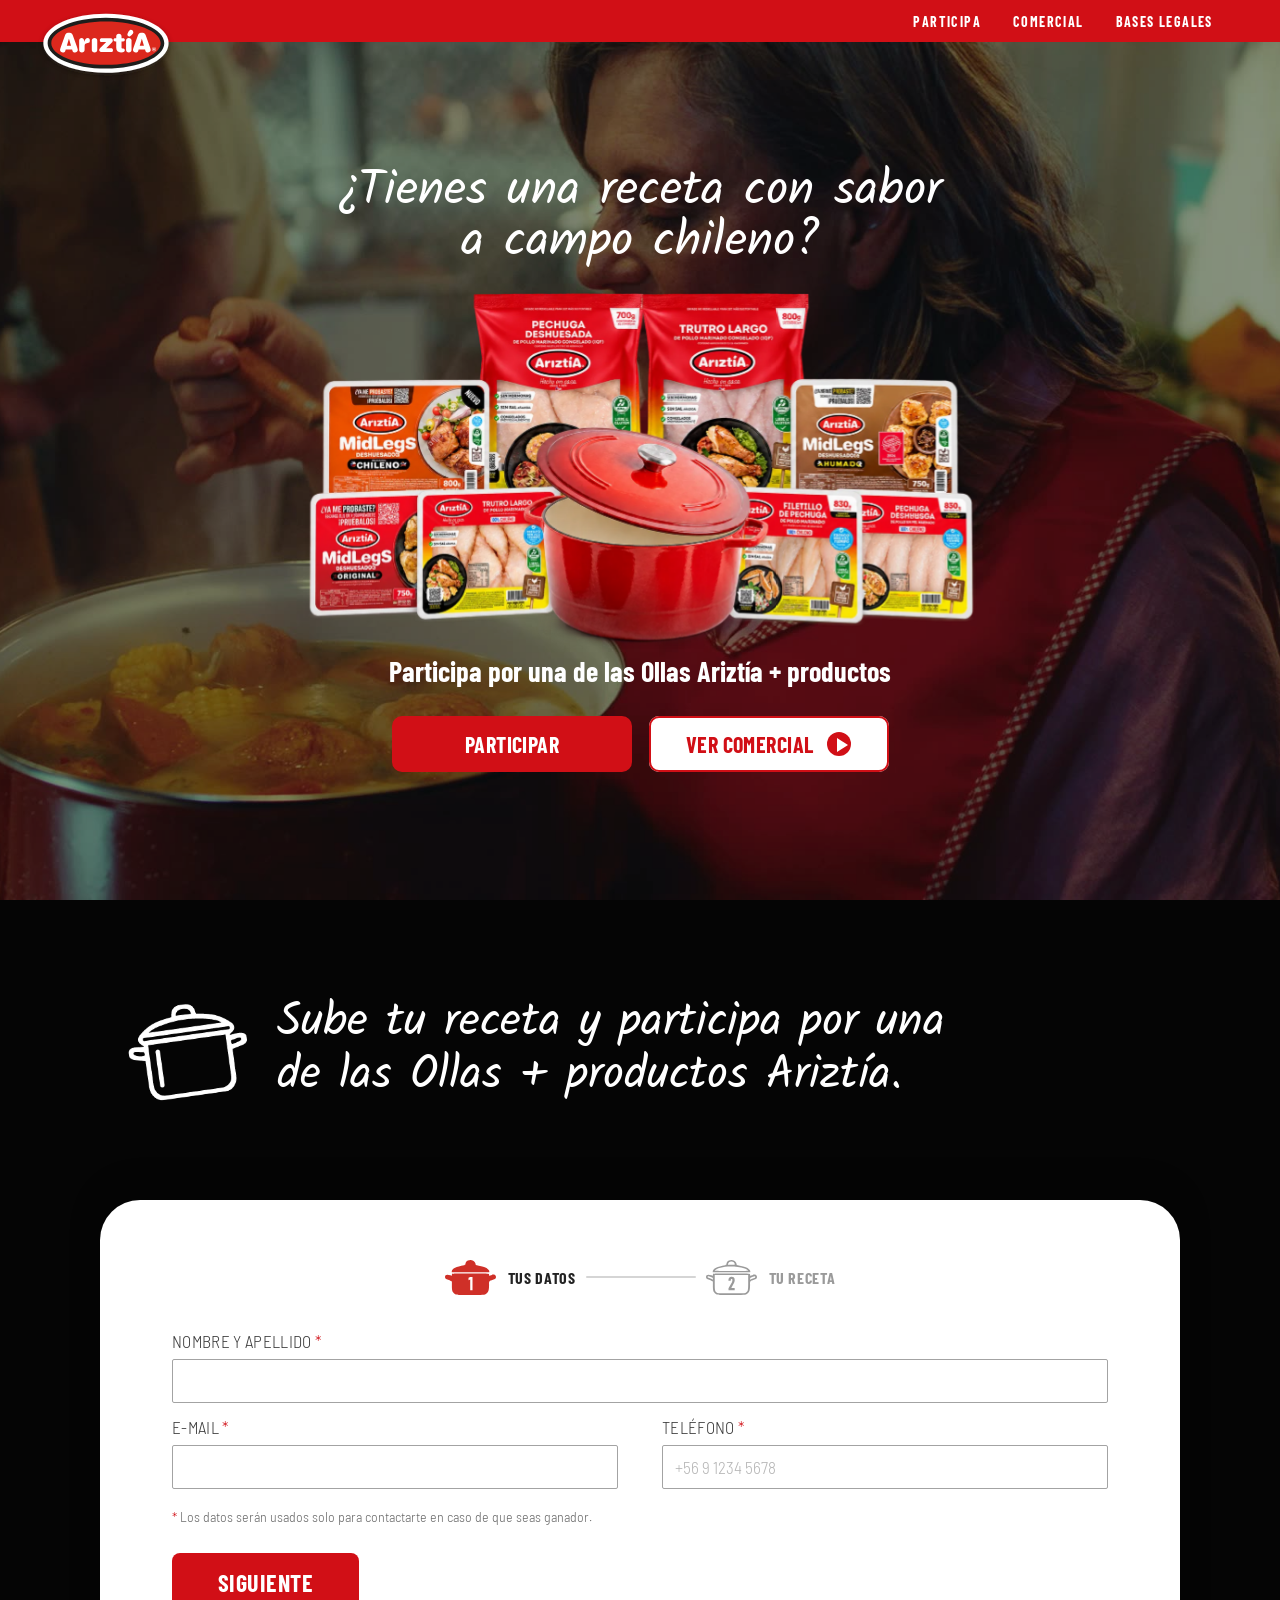
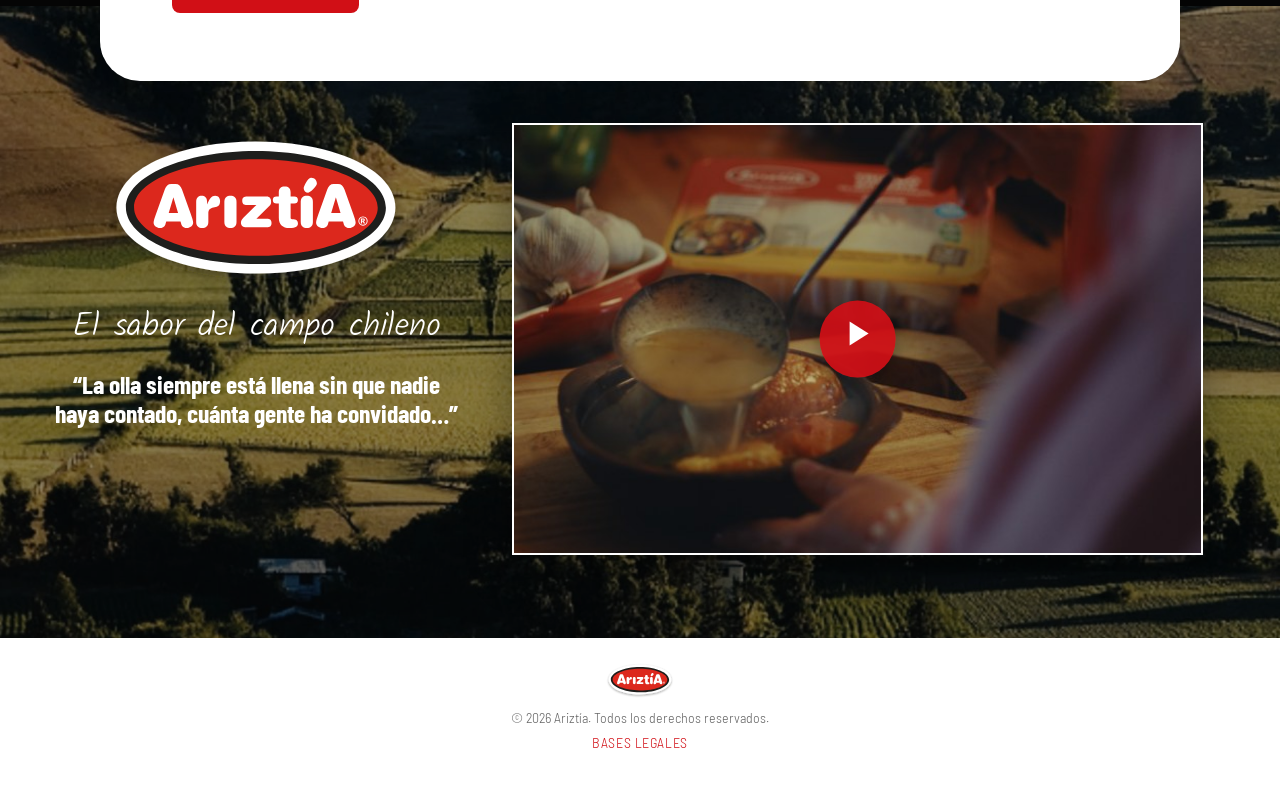
==== commit 2bf7ee8e: "Hero: 'Participa por una de las Ollas Ariztía + productos' Co-Authored-By: Claude Fable 5.1 <noreply" ====
--- a/index.html
+++ b/index.html
@@ -49,7 +49,7 @@
         </div>
 
         <div class="hero__cta anim" data-anim="up" style="--d:.2s">
-          <p class="hero__script">Participa por una de las Ollas + productos Ariztía</p>
+          <p class="hero__script">Participa por una de las Ollas Ariztía + productos</p>
         </div>
 
         <div class="hero__kit anim" data-anim="zoom" style="--d:.1s">
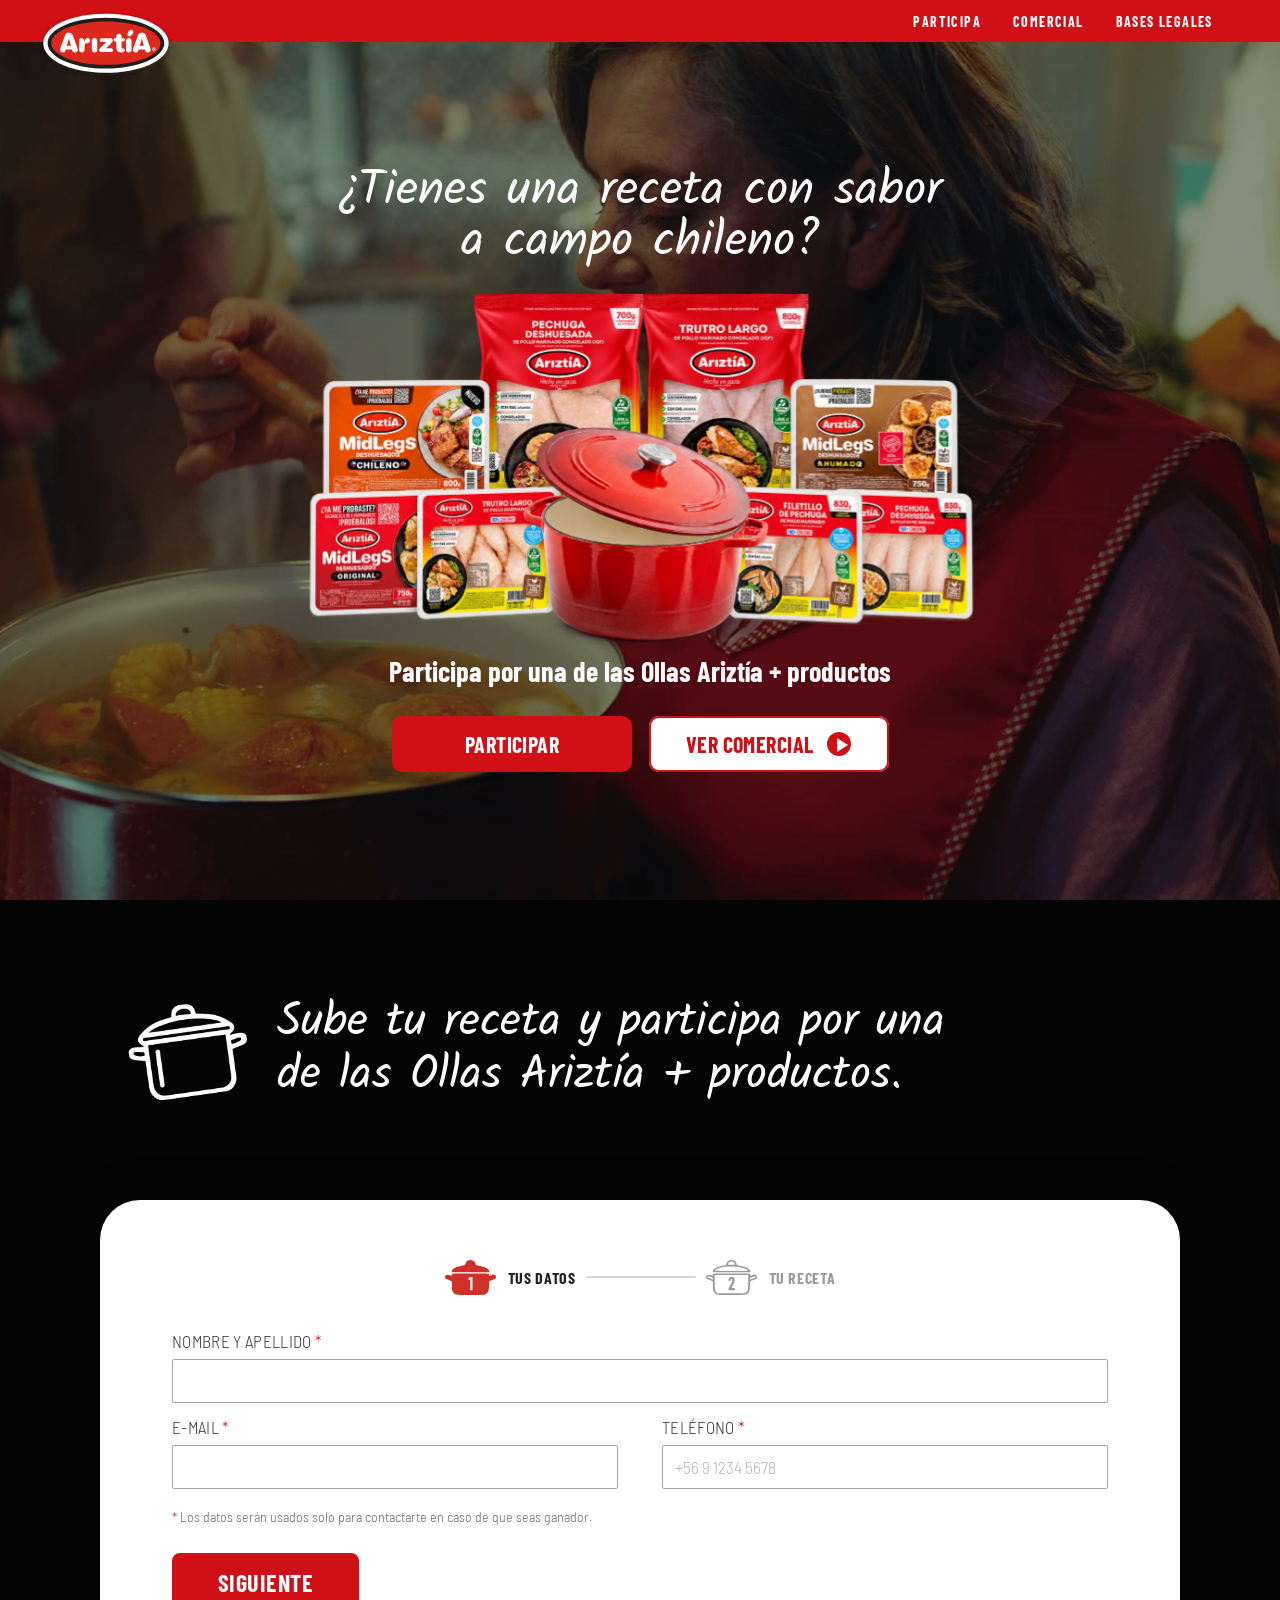
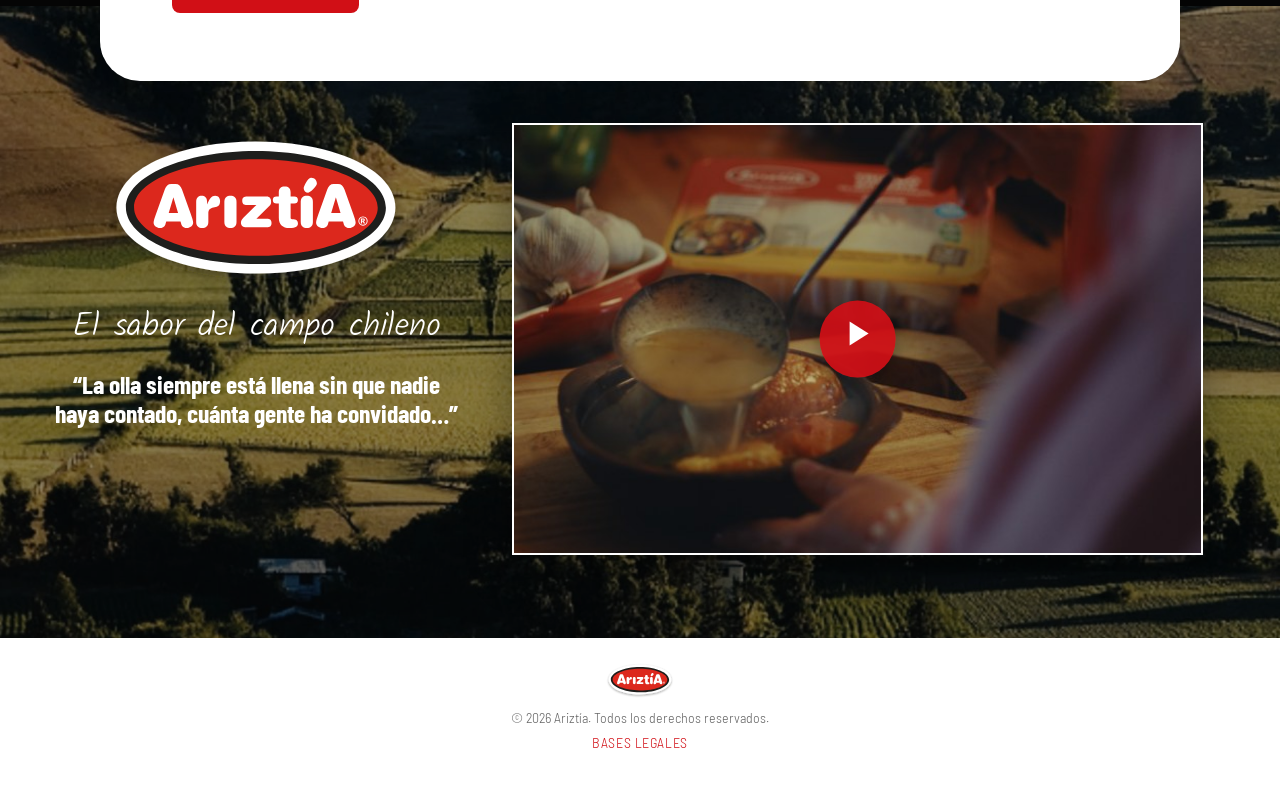
==== commit 007652c7: "Estancia 2: 'Sube tu receta y participa por una de las Ollas Ariztía + productos.' Co-Authored-By: C" ====
--- a/index.html
+++ b/index.html
@@ -73,7 +73,7 @@
       <div class="intro__inner">
         <div class="intro__olla anim" data-anim="up">
           <img src="img/olla-icono.png" alt="" aria-hidden="true">
-          <h2 class="intro__script">Sube tu receta y participa por una de las Ollas + productos Ariztía.</h2>
+          <h2 class="intro__script">Sube tu receta y participa por una de las Ollas Ariztía + productos.</h2>
         </div>
       </div>
     </section>
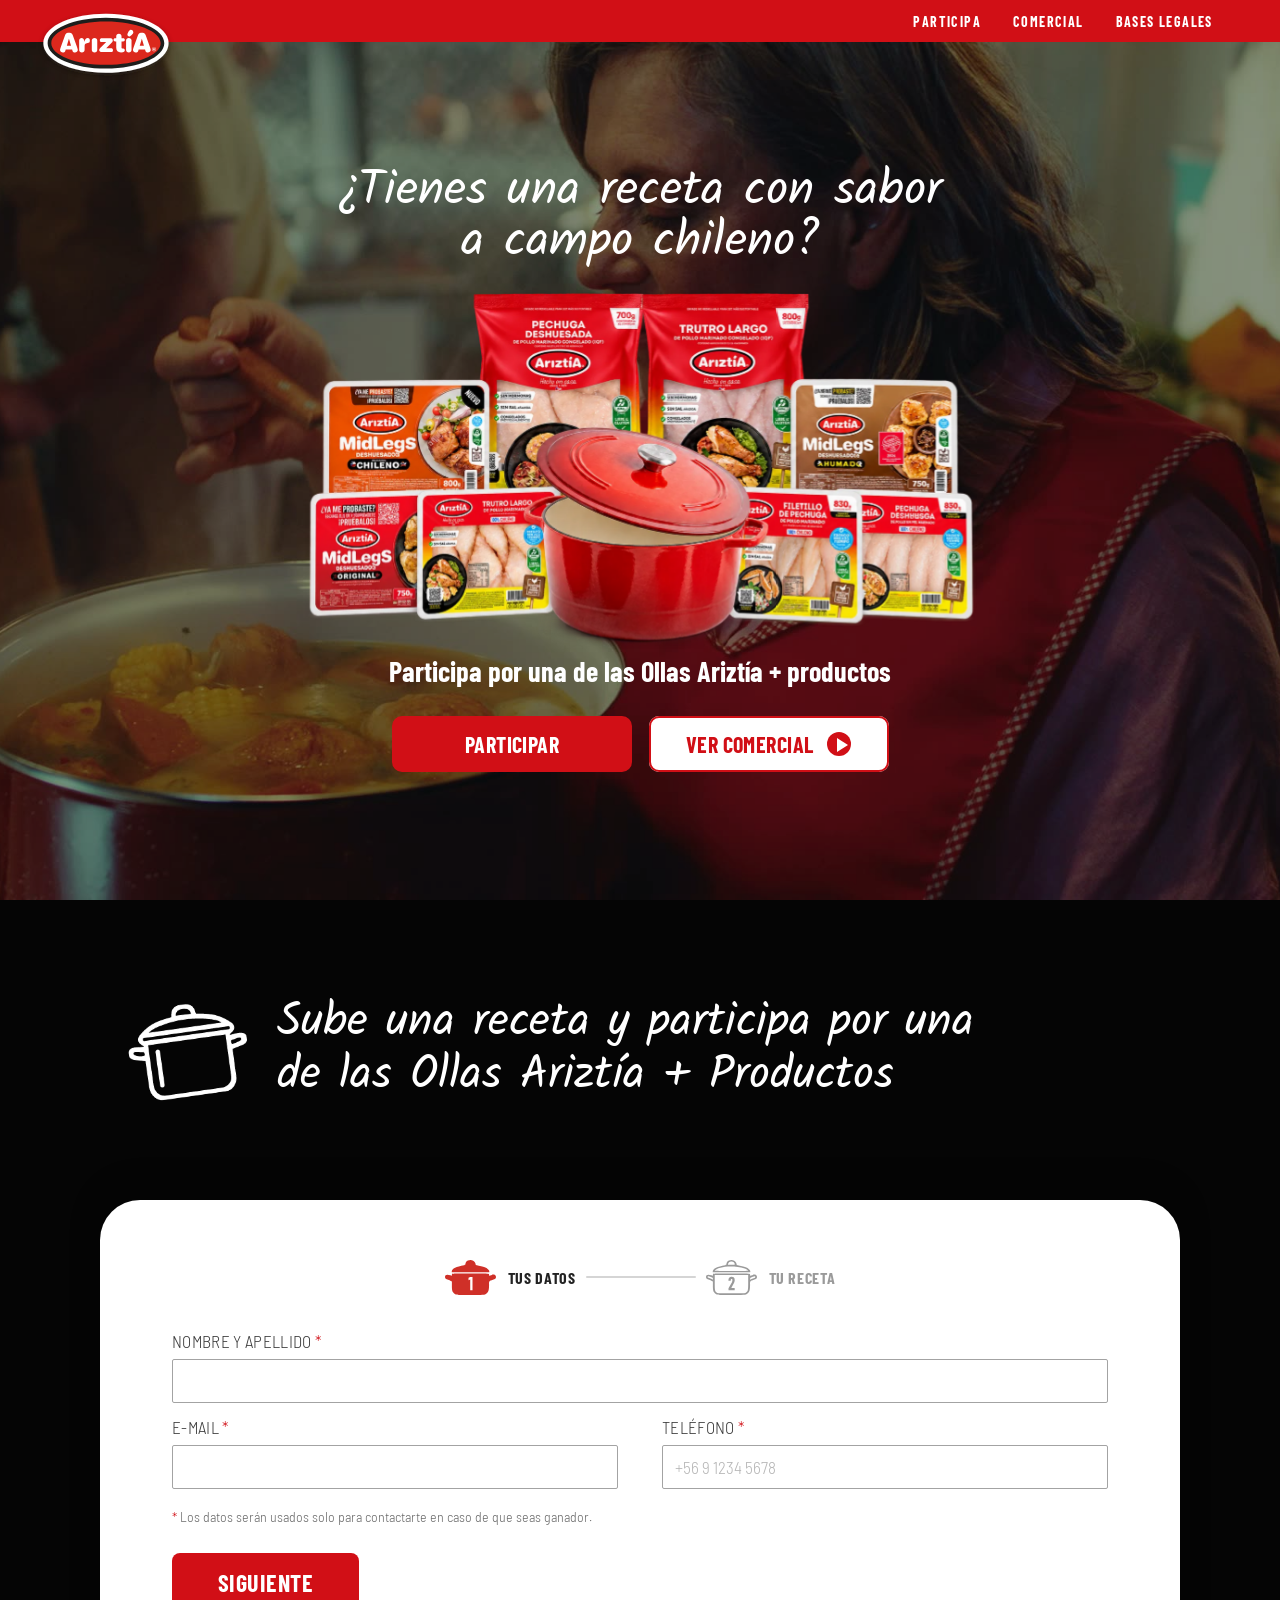
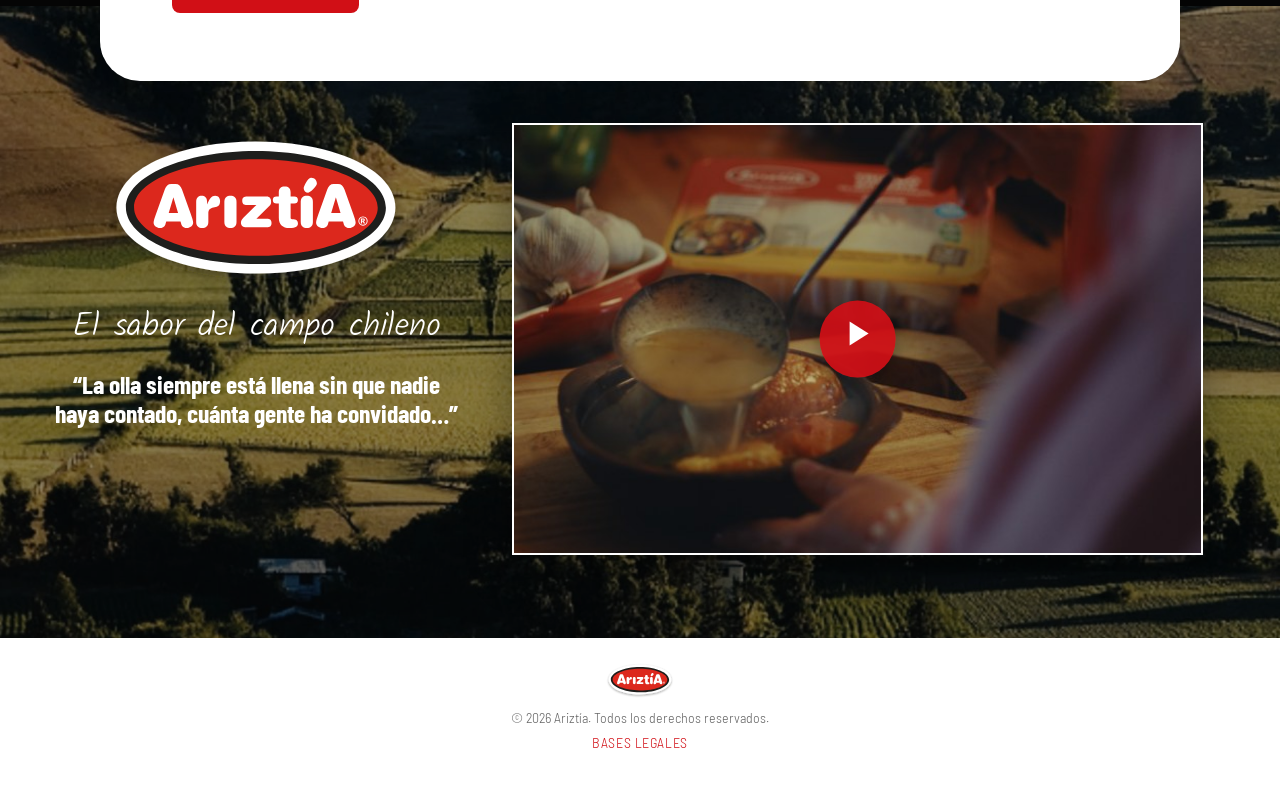
==== commit acef9fe0: "Estancia 2: 'Sube una receta y participa por una de las Ollas Ariztía + Productos' Co-Authored-By: C" ====
--- a/index.html
+++ b/index.html
@@ -73,7 +73,7 @@
       <div class="intro__inner">
         <div class="intro__olla anim" data-anim="up">
           <img src="img/olla-icono.png" alt="" aria-hidden="true">
-          <h2 class="intro__script">Sube tu receta y participa por una de las Ollas Ariztía + productos.</h2>
+          <h2 class="intro__script">Sube una receta y participa por una de las Ollas Ariztía + Productos</h2>
         </div>
       </div>
     </section>
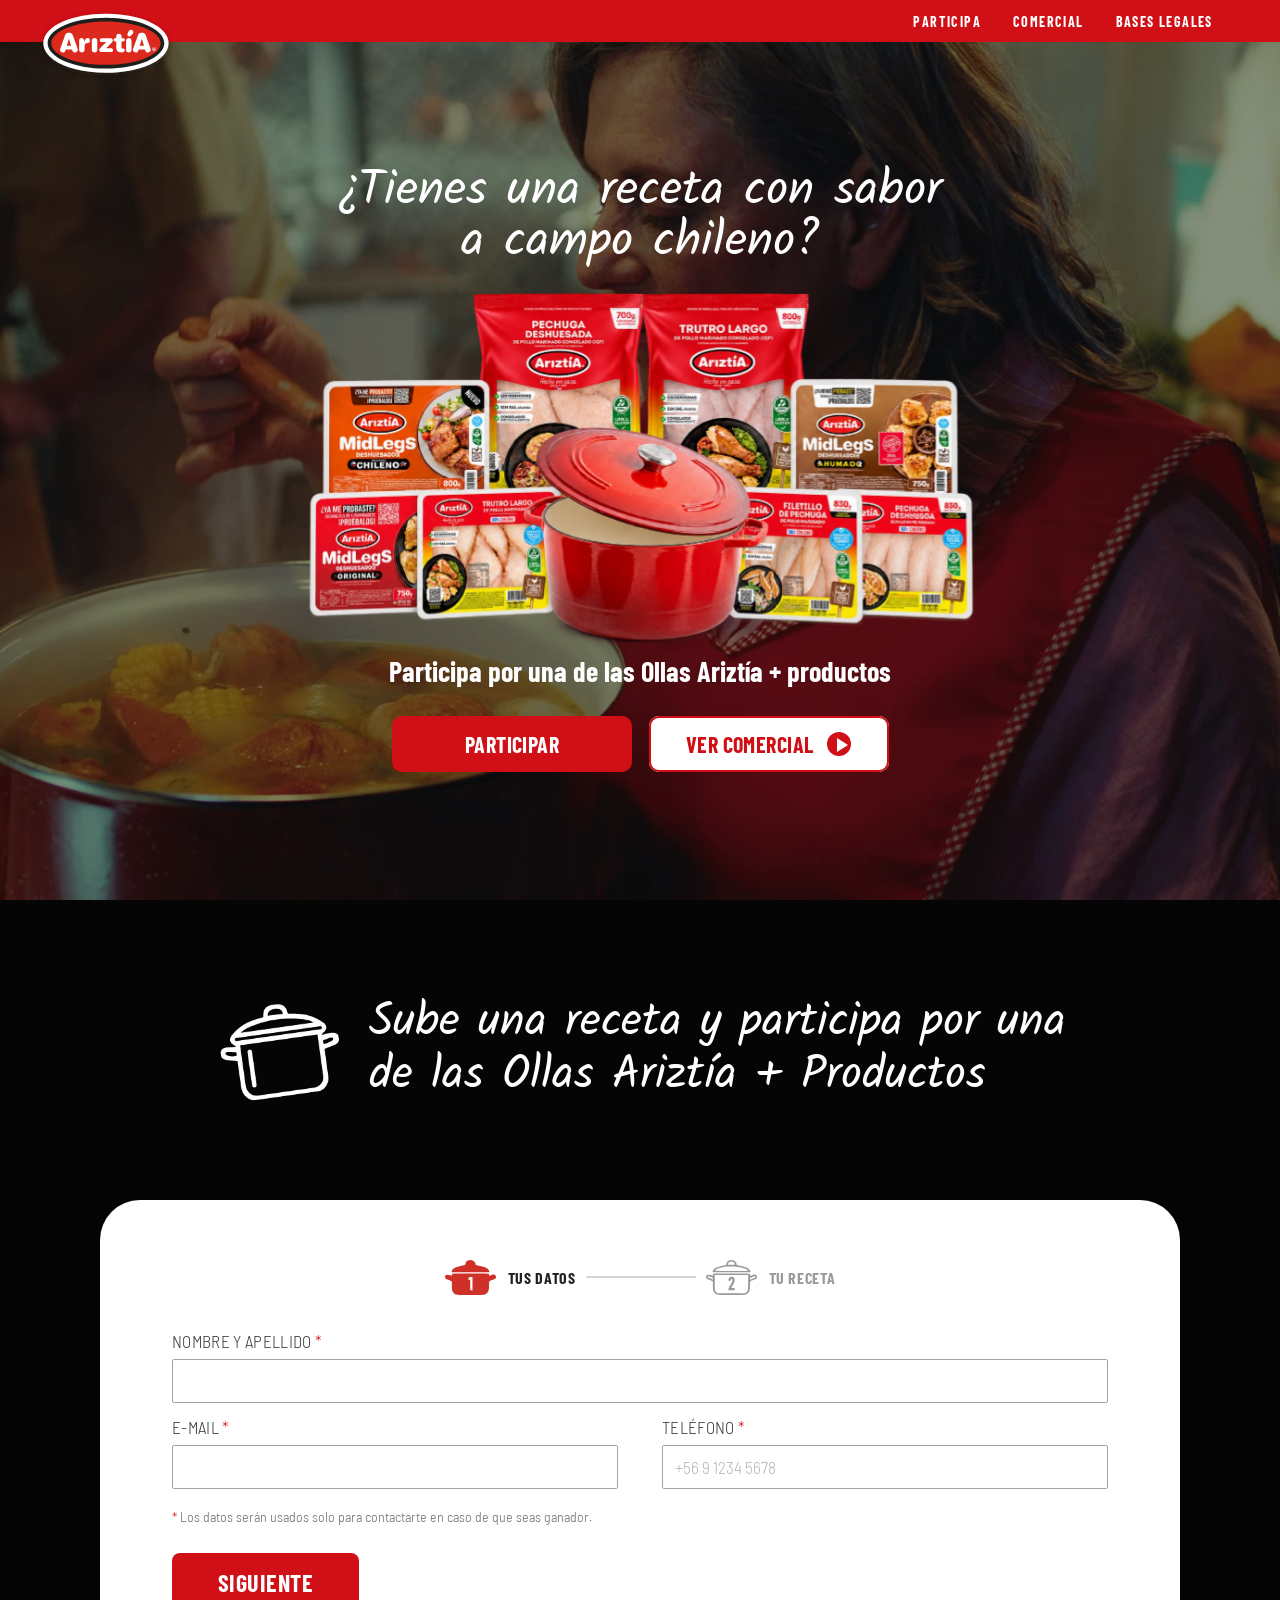
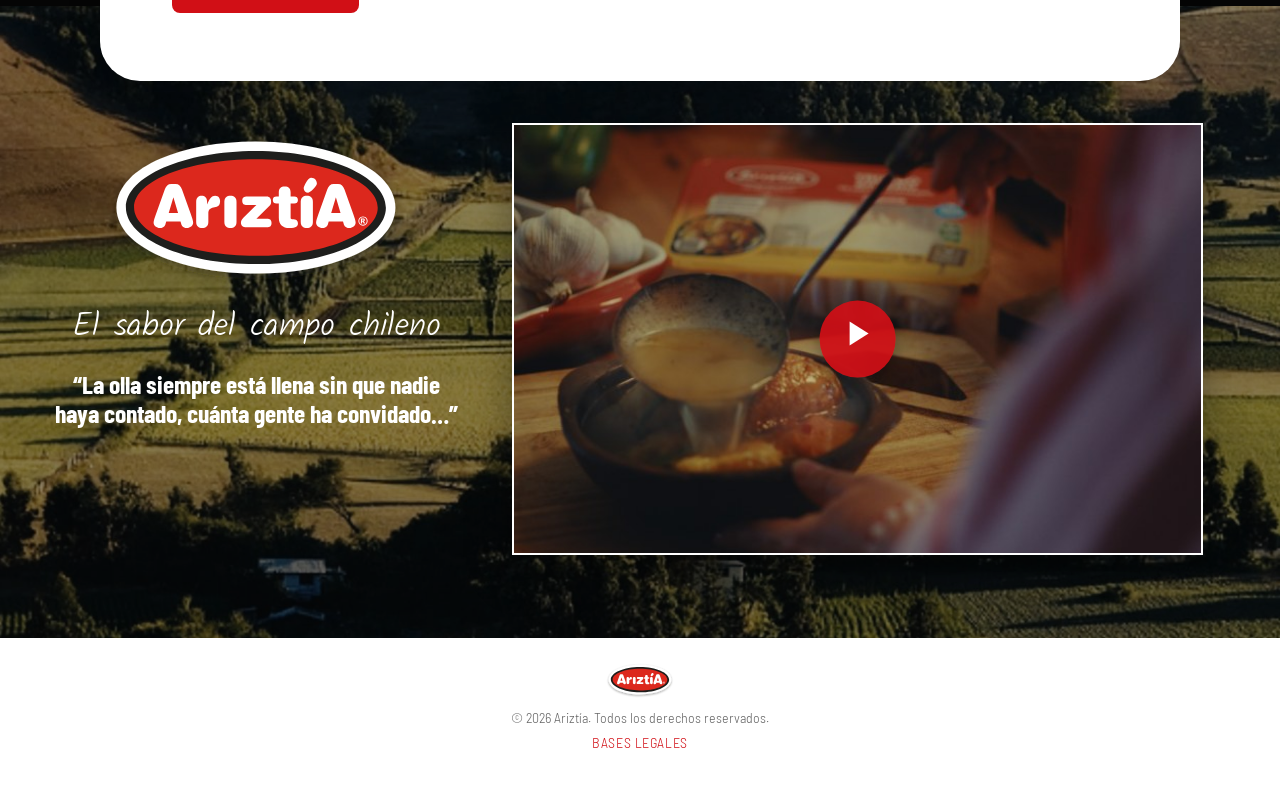
==== commit b45252e0: "Estancia 2: salto de línea en desktop tras 'una' Co-Authored-By: Claude Fable 5.1 <noreply@anthropic" ====
--- a/index.html
+++ b/index.html
@@ -73,7 +73,7 @@
       <div class="intro__inner">
         <div class="intro__olla anim" data-anim="up">
           <img src="img/olla-icono.png" alt="" aria-hidden="true">
-          <h2 class="intro__script">Sube una receta y participa por una de las Ollas Ariztía + Productos</h2>
+          <h2 class="intro__script">Sube una receta y participa por una<span class="br-desktop"> </span>de las Ollas Ariztía + Productos</h2>
         </div>
       </div>
     </section>
--- a/styles.css
+++ b/styles.css
@@ -942,7 +942,7 @@
   }
   .intro__olla { gap: 30px; }
   .intro__olla img { width: 124px; }
-  .intro__script { font-size: 40px; max-width: 760px; }   /* dos líneas: 'Sube tu receta y participa por una de las' / '3 Ollas + productos Ariztía.' */
+  .intro__script { font-size: 40px; max-width: none; white-space: nowrap; text-wrap: initial; }   /* el corte lo marca .br-desktop tras 'una' */   /* dos líneas: 'Sube tu receta y participa por una de las' / '3 Ollas + productos Ariztía.' */
 
   /* Formulario */
   .form-card { padding: 60px 72px 68px; margin-bottom: -100px; max-width: 1080px; }
@@ -1019,7 +1019,7 @@
 }
 
 @media (min-width: 1200px) {
-  .intro__script { font-size: 46px; max-width: 880px; }
+  .intro__script { font-size: 46px; }
 }
 
 @media (min-width: 1600px) {
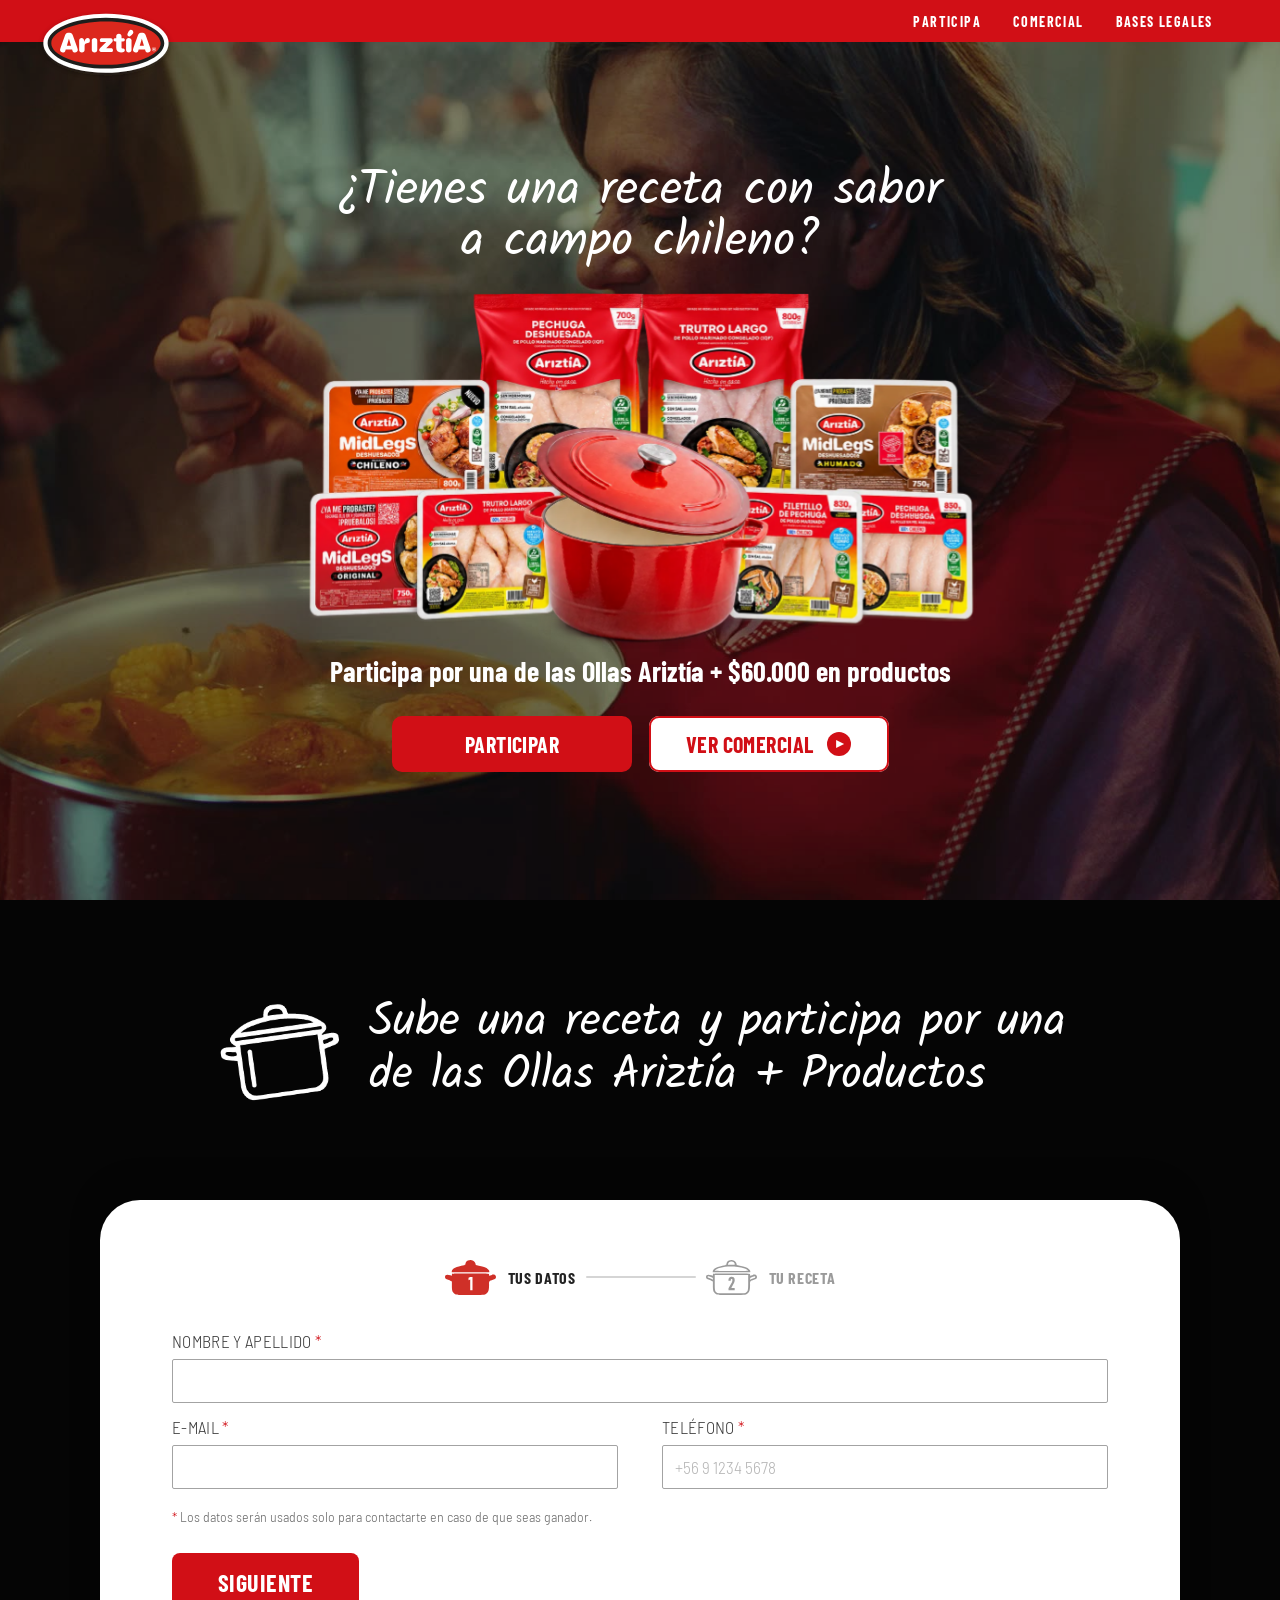
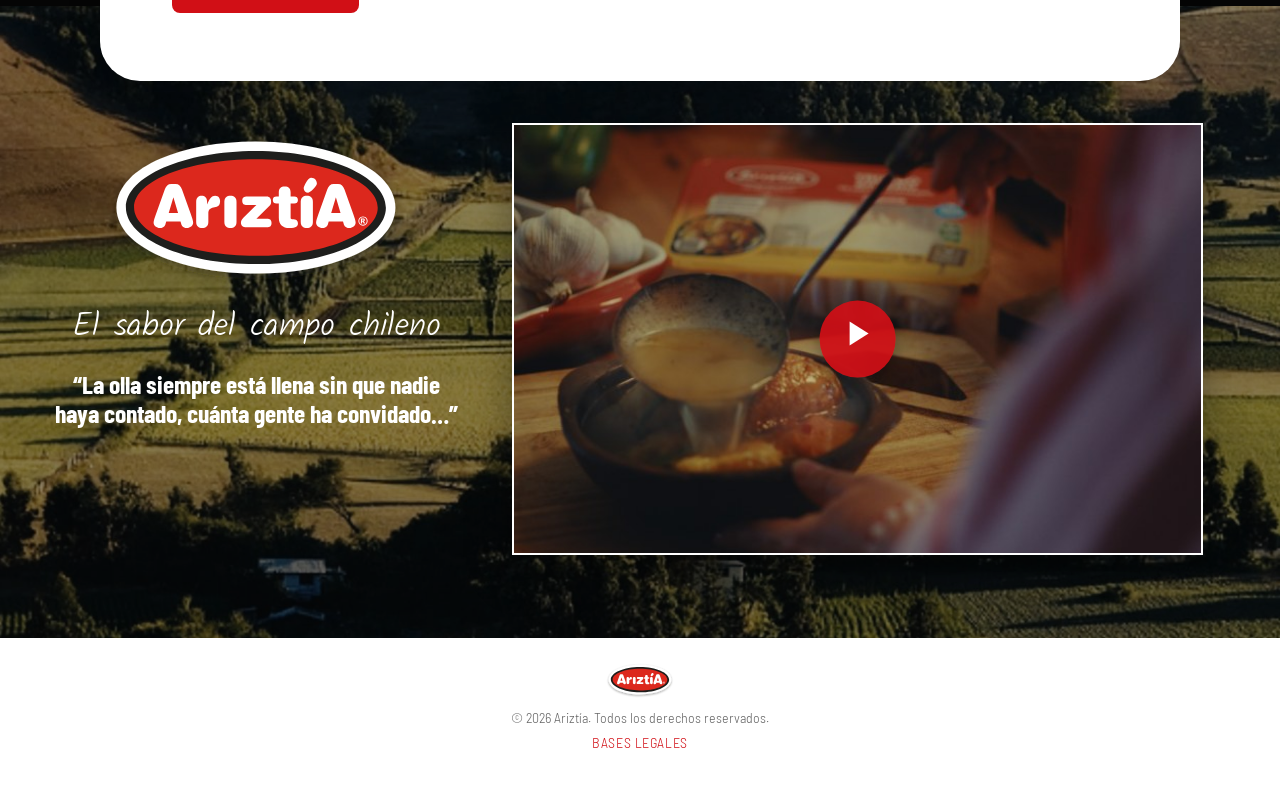
==== commit ca1a4f1c: "Hero: 'Participa por una de las Ollas Ariztía + $60.000 en productos' Co-Authored-By: Claude Opus 5." ====
--- a/index.html
+++ b/index.html
@@ -49,7 +49,7 @@
         </div>
 
         <div class="hero__cta anim" data-anim="up" style="--d:.2s">
-          <p class="hero__script">Participa por una de las Ollas Ariztía + productos</p>
+          <p class="hero__script">Participa por una de las Ollas Ariztía + $60.000 en productos</p>
         </div>
 
         <div class="hero__kit anim" data-anim="zoom" style="--d:.1s">
--- a/styles.css
+++ b/styles.css
@@ -359,12 +359,16 @@
   position: relative;
 }
 .btn__play::after {
+  /* triángulo centrado ópticamente en el círculo; tamaño relativo al diámetro (font-size = diámetro) */
   content: "";
   position: absolute;
-  left: 8.5px; top: 5.5px;
-  border-left: 8px solid var(--red);
-  border-top: 5.5px solid transparent;
-  border-bottom: 5.5px solid transparent;
+  left: 50%; top: 50%;
+  width: 0; height: 0;
+  font-size: 22px;
+  border-left: .34em solid var(--red);
+  border-top: .2em solid transparent;
+  border-bottom: .2em solid transparent;
+  transform: translate(-36%, -50%);
 }
 .btn--submit { height: 54px; padding: 0 32px; font-size: 22px; border-radius: 8px; }
 
@@ -928,7 +932,7 @@
     min-width: clamp(240px, 17.4vw, 335px);
   }
   .btn__play { width: clamp(24px, 1.56vw, 30px); height: clamp(24px, 1.56vw, 30px); }
-  .btn__play::after { left: 38%; top: 25%; border-left-width: .5em; border-top-width: .33em; border-bottom-width: .33em; font-size: 22px; }
+  .btn__play::after { font-size: clamp(24px, 1.56vw, 30px); }
 
   /* Intro */
   .intro { padding-top: 96px; }
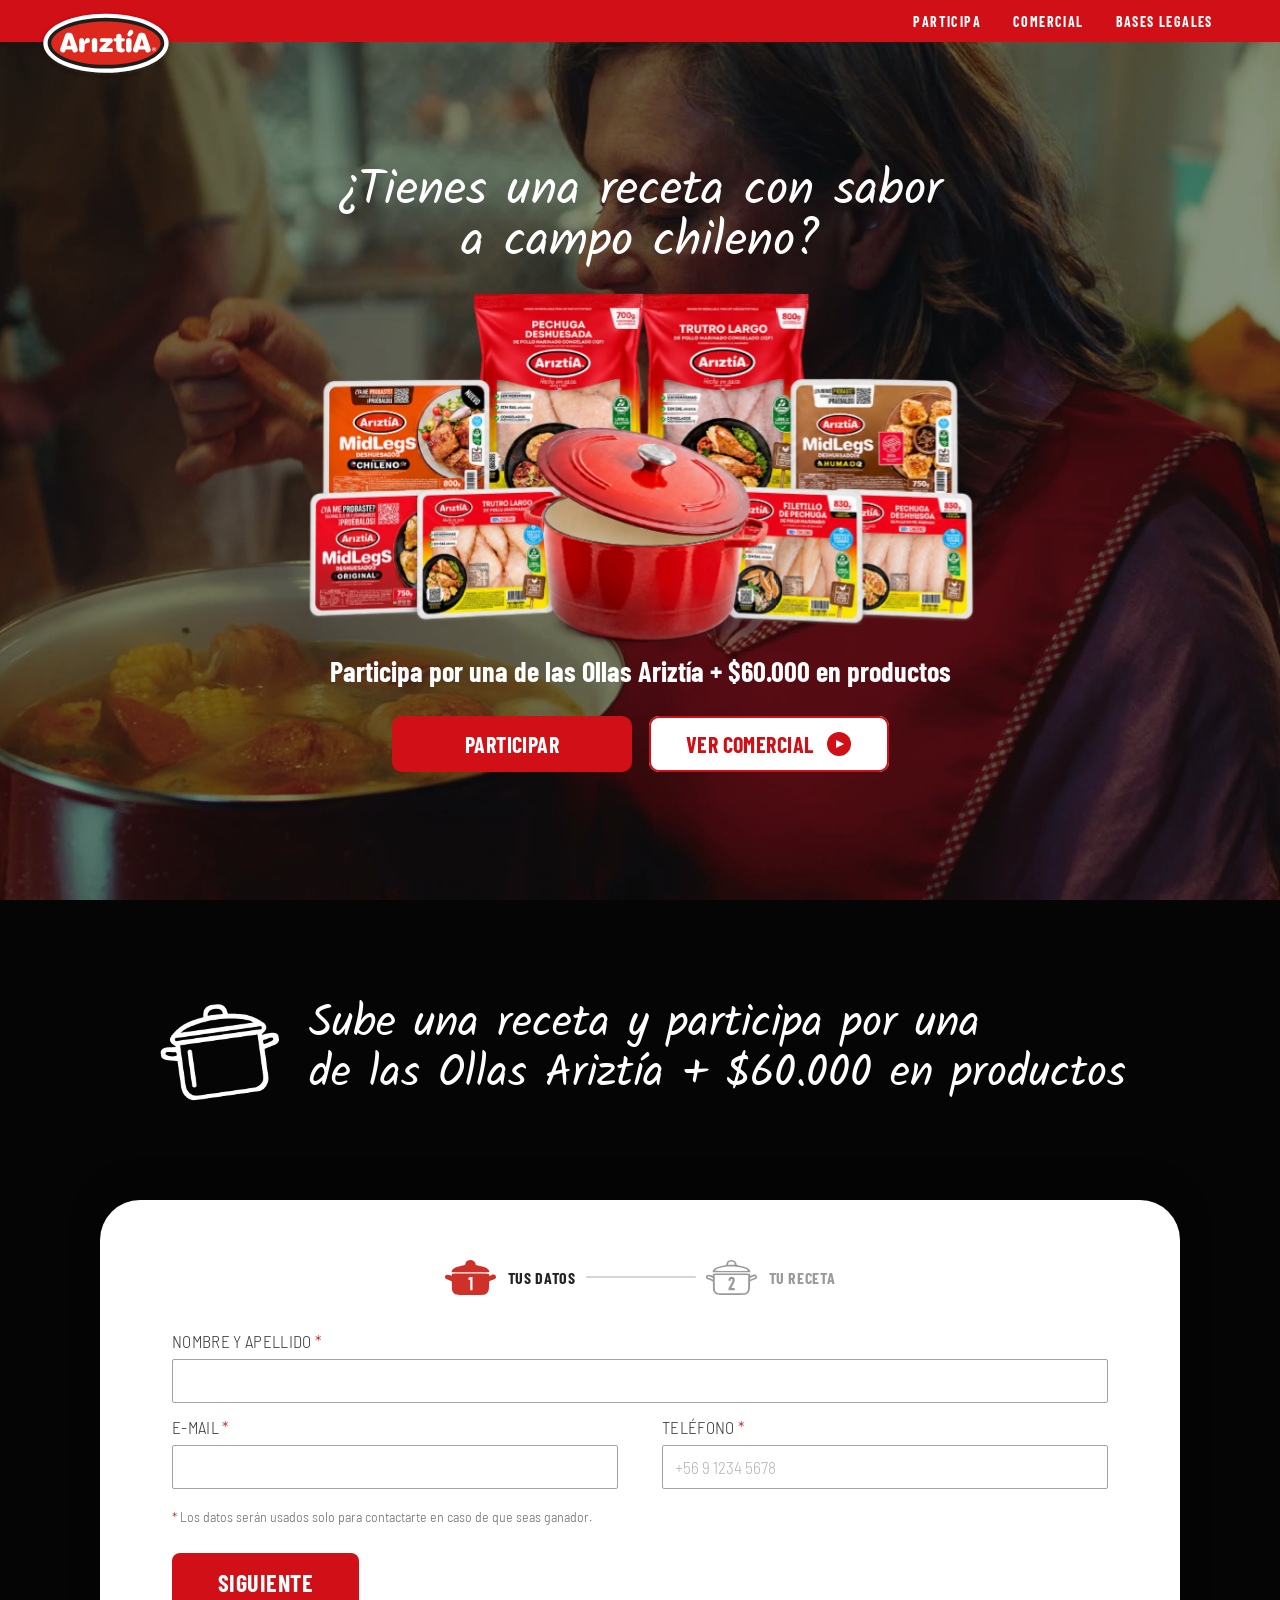
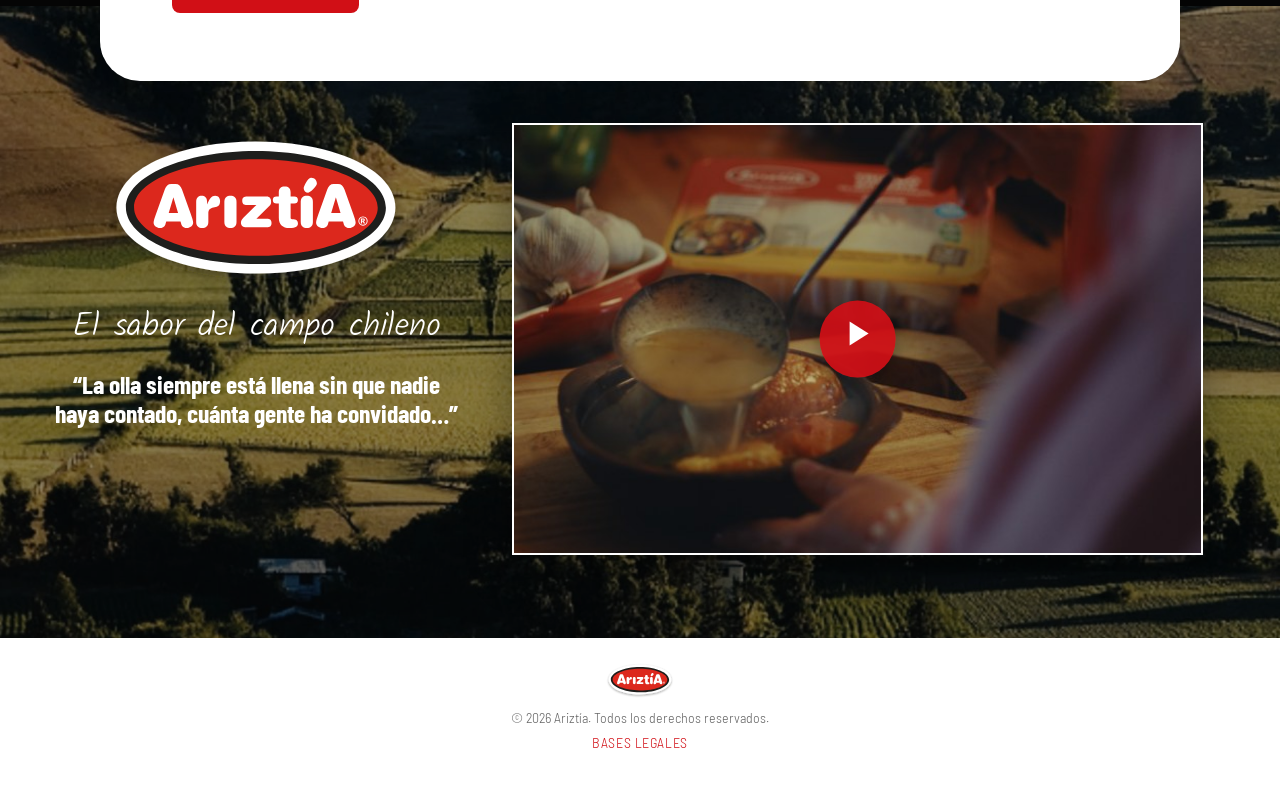
==== commit 6b265838: "Estancia 2: 'Sube una receta y participa por una de las Ollas Ariztía + $60.000 en productos' Deskto" ====
--- a/index.html
+++ b/index.html
@@ -73,7 +73,7 @@
       <div class="intro__inner">
         <div class="intro__olla anim" data-anim="up">
           <img src="img/olla-icono.png" alt="" aria-hidden="true">
-          <h2 class="intro__script">Sube una receta y participa por una<span class="br-desktop"> </span>de las Ollas Ariztía + Productos</h2>
+          <h2 class="intro__script">Sube una receta y participa por una<span class="br-desktop"> </span>de las Ollas Ariztía + $60.000 en productos</h2>
         </div>
       </div>
     </section>
--- a/styles.css
+++ b/styles.css
@@ -946,7 +946,7 @@
   }
   .intro__olla { gap: 30px; }
   .intro__olla img { width: 124px; }
-  .intro__script { font-size: 40px; max-width: none; white-space: nowrap; text-wrap: initial; }   /* el corte lo marca .br-desktop tras 'una' */   /* dos líneas: 'Sube tu receta y participa por una de las' / '3 Ollas + productos Ariztía.' */
+  .intro__script { font-size: min(40px, 3.4vw); max-width: none; text-wrap: initial; white-space: nowrap; }   /* el corte lo marca .br-desktop tras 'una' */   /* dos líneas: 'Sube tu receta y participa por una de las' / '3 Ollas + productos Ariztía.' */
 
   /* Formulario */
   .form-card { padding: 60px 72px 68px; margin-bottom: -100px; max-width: 1080px; }
@@ -1023,7 +1023,7 @@
 }
 
 @media (min-width: 1200px) {
-  .intro__script { font-size: 46px; }
+  .intro__script { font-size: min(46px, 3.4vw); }
 }
 
 @media (min-width: 1600px) {
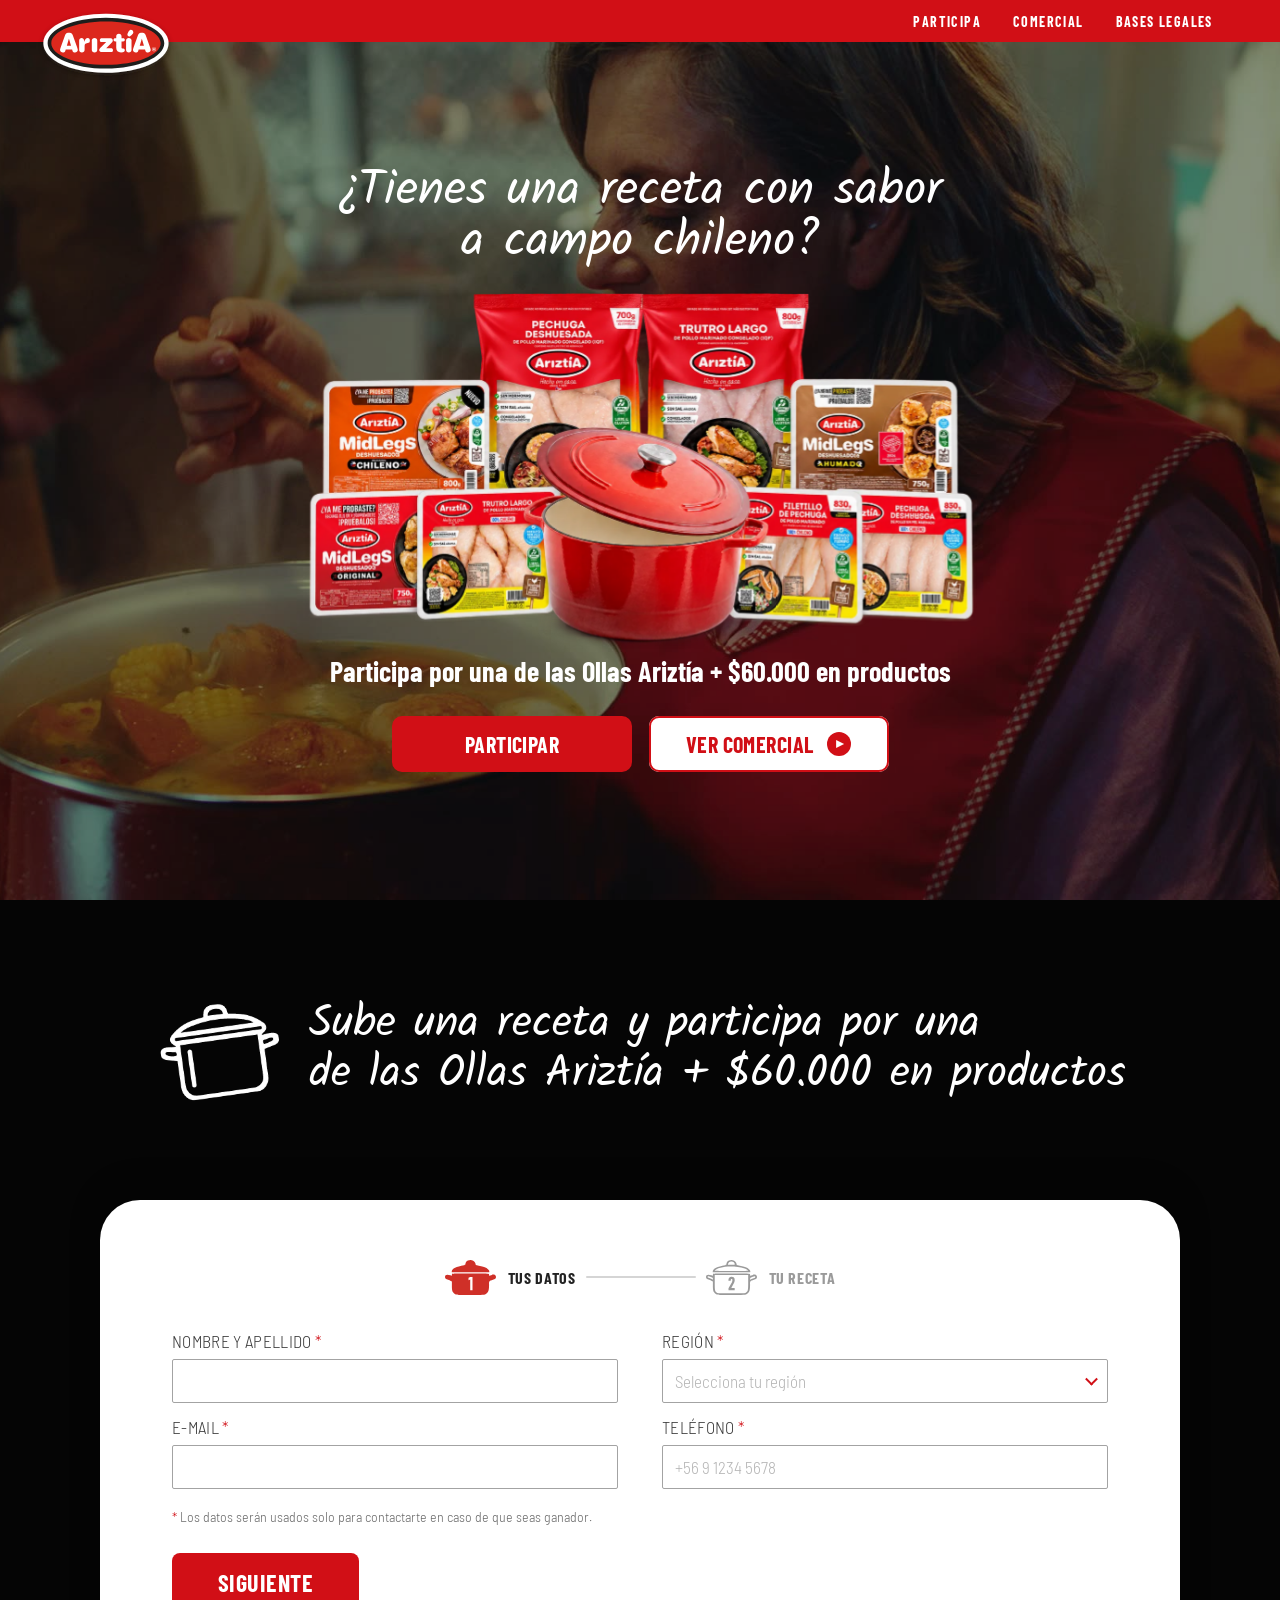
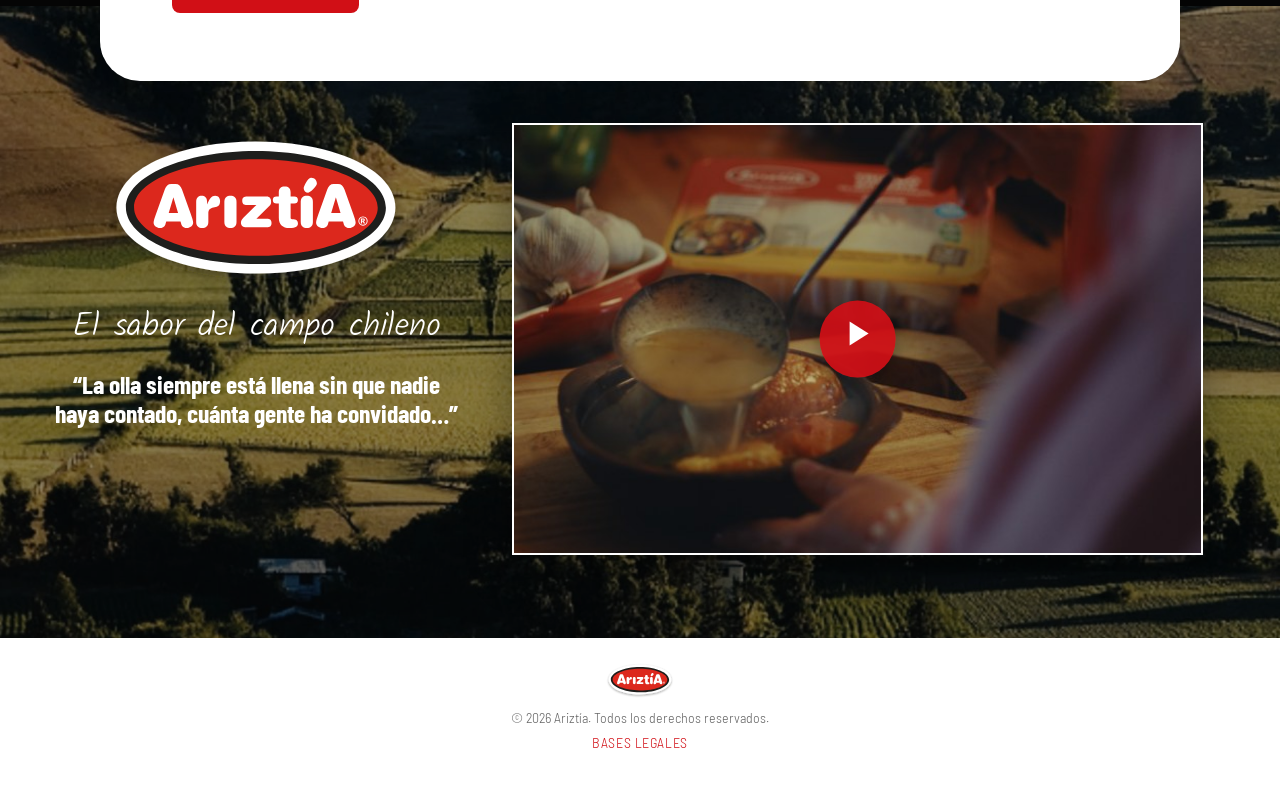
==== commit 491081c1: "Formulario paso 1: desplegable REGIÓN con las 16 regiones de Chile, al lado de Nombre y apellido Co-" ====
--- a/index.html
+++ b/index.html
@@ -106,9 +106,33 @@
           <fieldset class="step is-active" data-step="1">
             <legend class="sr-only">Paso 1 de 2 · Tus datos</legend>
             <div class="form__grid">
-              <div class="field field--full">
+              <div class="field">
                 <label for="nombre">Nombre y apellido <span class="req">*</span></label>
                 <input type="text" id="nombre" name="nombre" required autocomplete="name">
+              </div>
+              <div class="field">
+                <label for="region">Región <span class="req">*</span></label>
+                <div class="select">
+                  <select id="region" name="region" required autocomplete="address-level1">
+                    <option value="" selected disabled>Selecciona tu región</option>
+                    <option value="Arica y Parinacota">Arica y Parinacota</option>
+                    <option value="Tarapacá">Tarapacá</option>
+                    <option value="Antofagasta">Antofagasta</option>
+                    <option value="Atacama">Atacama</option>
+                    <option value="Coquimbo">Coquimbo</option>
+                    <option value="Valparaíso">Valparaíso</option>
+                    <option value="Metropolitana de Santiago">Metropolitana de Santiago</option>
+                    <option value="Libertador General Bernardo O&#39;Higgins">Libertador General Bernardo O'Higgins</option>
+                    <option value="Maule">Maule</option>
+                    <option value="Ñuble">Ñuble</option>
+                    <option value="Biobío">Biobío</option>
+                    <option value="La Araucanía">La Araucanía</option>
+                    <option value="Los Ríos">Los Ríos</option>
+                    <option value="Los Lagos">Los Lagos</option>
+                    <option value="Aysén del General Carlos Ibáñez del Campo">Aysén del General Carlos Ibáñez del Campo</option>
+                    <option value="Magallanes y de la Antártica Chilena">Magallanes y de la Antártica Chilena</option>
+                  </select>
+                </div>
               </div>
               <div class="field">
                 <label for="email">E-mail <span class="req">*</span></label>
--- a/styles.css
+++ b/styles.css
@@ -1004,6 +1004,7 @@
     font-size: clamp(34px, 3vw, 50px);
   }
   .br-desktop { display: block; height: 0; }  /* corte de línea de la cita según la guía */
+  .br-mobile { display: none; }  /* cortes solo para móvil */
 
   .modal__close--outside { top: -8px; right: -54px; }
 
@@ -1119,25 +1120,53 @@
   flex-direction: column;
   align-items: center;
 }
-.ty__title { margin: 0 0 26px; line-height: 1; text-shadow: 0 2px 12px rgba(0,0,0,.35); }
-.ty__title-big, .ty__title-small { display: block; font-family: var(--font-script); font-weight: 400; }
-.ty__title-big   { font-size: clamp(50px, 14.85vw, 72px); }   /* móvil: -10% */
-.ty__title-small { font-size: clamp(32px, 9.36vw, 47px); margin-top: 4px; white-space: nowrap; }
+.ty__title {
+  margin: 18px 0 22px;
+  font-family: var(--font-script);
+  font-weight: 400;
+  font-size: clamp(24px, 8vw, 36px);
+  line-height: 1.15;
+  text-wrap: balance;                 /* móvil: "¡Tu receta ya está" / "participando!" */
+  text-shadow: 0 2px 12px rgba(0,0,0,.35);
+}
+.ty__title-big, .ty__title-small { display: block; }
+.ty__title-big { font-size: 2em; line-height: 1; }   /* "¡Tu receta" arriba, al doble del resto */
+.ty__title-small { white-space: nowrap; }
 .ty__text {
-  margin: 0 0 14px;
-  font-family: var(--font-head);
-  font-stretch: 75%;
-  font-weight: 700;
-  font-size: clamp(17px, 5vw, 24px);
-  line-height: 1.2;
-  white-space: nowrap;                /* "Encuentra la nueva Línea Sabor Chileno en" en una sola línea */
+  margin: 0 0 24px;
+  font-family: var(--font-cond);
+  font-stretch: 100%;
+  font-weight: 500;
+  font-size: clamp(17px, 4.9vw, 21px);
+  line-height: 1.3;
+  letter-spacing: .01em;
+  text-shadow: 0 2px 10px rgba(0,0,0,.4);
+}
+/* recuadro del cupón: borde blanco, dos celdas (texto | código) */
+.ty__coupon {
+  display: flex;
+  align-items: stretch;
+  margin: 0 0 30px;
+  border: 1.5px solid rgba(255,255,255,.9);
+  font-family: var(--font-cond);
+  font-stretch: 100%;
   text-shadow: 0 2px 10px rgba(0,0,0,.35);
-}
-.ty__brand {
-  width: min(62vw, 240px);
-  height: auto;
-  margin: 0 0 30px;
-  filter: drop-shadow(0 4px 12px rgba(0,0,0,.35));
+  white-space: nowrap;
+}
+.ty__coupon-label, .ty__coupon-code { display: flex; align-items: center; justify-content: center; }
+.ty__coupon-label {
+  padding: 12px clamp(10px, 3.4vw, 18px);
+  font-weight: 500;
+  font-size: clamp(14px, 4.1vw, 18px);
+  letter-spacing: .01em;
+}
+.ty__coupon-label strong { font-weight: 600; margin-right: .3em; }
+.ty__coupon-code {
+  padding: 12px clamp(12px, 4vw, 22px);
+  border-left: 1.5px solid rgba(255,255,255,.9);
+  font-weight: 600;
+  font-size: clamp(20px, 6.2vw, 28px);
+  letter-spacing: .01em;
 }
 .ty__btn {
   height: 68px;
@@ -1164,11 +1193,11 @@
     justify-content: flex-start;
     margin-top: 2vh;
   }
-  .ty__title { margin-bottom: clamp(20px, 3.2vh, 44px); line-height: .95; }
-  .ty__title-big   { font-size: clamp(72px, 6.4vw, 124px); }
-  .ty__title-small { font-size: clamp(50px, 4.4vw, 86px); margin-top: 0; padding-left: 0; }
-  .ty__text { font-size: clamp(24px, 2vw, 40px); line-height: 1.22; margin-bottom: clamp(10px, 1.6vh, 20px); text-align: center; }
-  .ty__brand { width: clamp(220px, 17vw, 330px); margin-bottom: clamp(26px, 4.4vh, 60px); }
+  .ty__title { margin: clamp(16px, 4vh, 56px) 0 clamp(18px, 3vh, 36px); font-size: clamp(36px, 2.75vw, 54px); white-space: nowrap; }
+  .ty__text { font-size: clamp(20px, 1.575vw, 30.6px); white-space: nowrap; margin-bottom: clamp(24px, 4vh, 48px); }
+  .ty__coupon { margin-bottom: clamp(30px, 5vh, 60px); border-width: 2px; }
+  .ty__coupon-label { padding: clamp(14px, 1.1vw, 22px) clamp(18px, 1.6vw, 30px); font-size: clamp(22px, 1.75vw, 34px); }
+  .ty__coupon-code  { padding: clamp(14px, 1.1vw, 22px) clamp(24px, 2.2vw, 42px); border-left-width: 2px; font-size: clamp(30px, 2.4vw, 46px); }
   .ty__btn {
     height: clamp(60px, 4.2vw, 80px);
     padding: 0 clamp(60px, 4.5vw, 90px);
@@ -1178,6 +1207,5 @@
   }
   /* centrar texto y botón bajo el título (como en la guía); el ancho lo da el título en una línea */
   .ty__inner { align-items: center; width: max-content; max-width: 60%; }
-  .ty__title { text-align: center; }
-  .ty__title-big, .ty__title-small { white-space: nowrap; }
-}
+  .ty__title, .ty__text { text-align: center; }
+}
